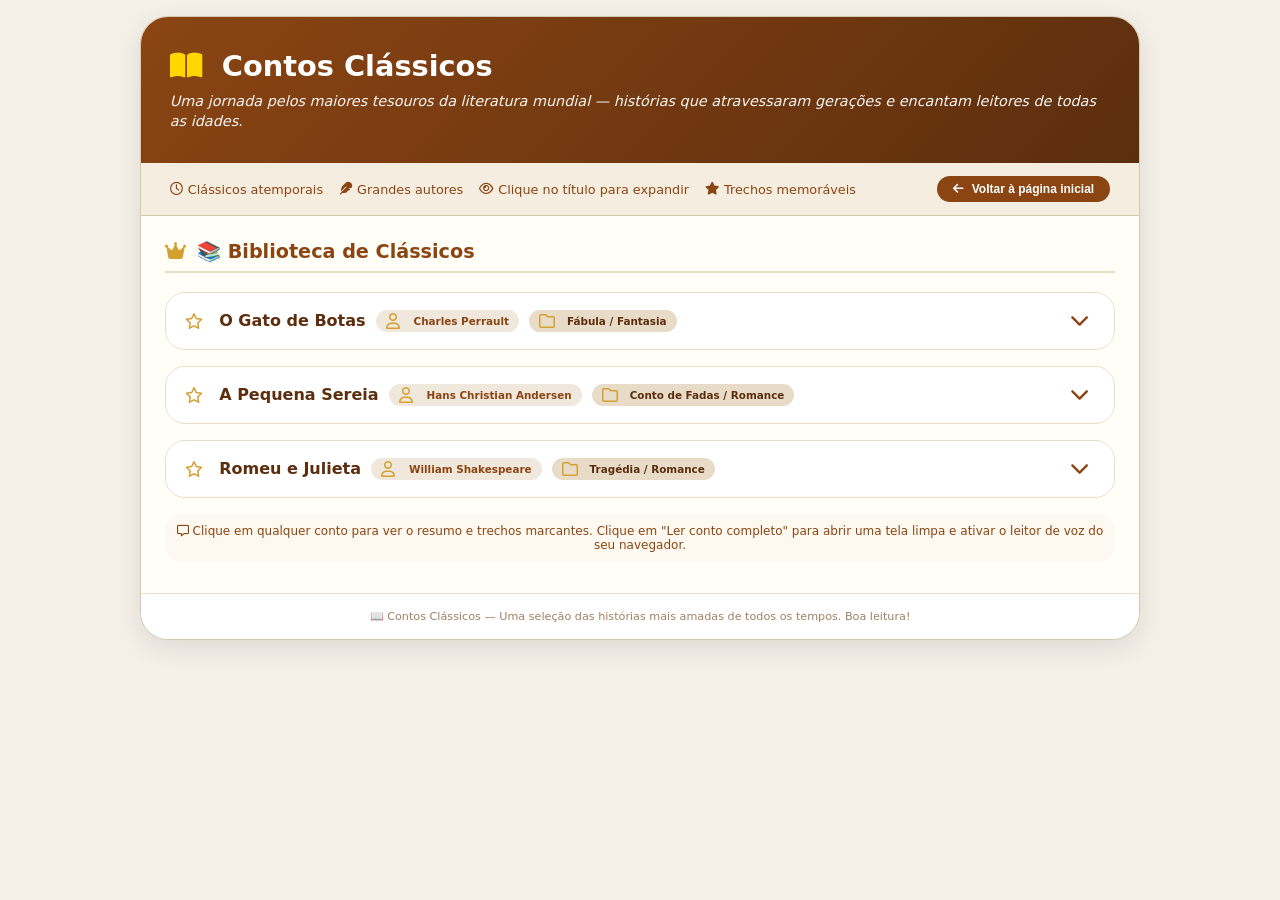
==== contos_classicos.html @ 983c4f1f "Add files via upload" ====
<!DOCTYPE html>
<html lang="pt-br">
<head>
    <meta charset="UTF-8">
    <meta name="viewport" content="width=device-width, initial-scale=1.0, user-scalable=yes">
    <title>Contos Clássicos - Biblioteca de Histórias</title>
    <link rel="stylesheet" href="https://cdnjs.cloudflare.com/ajax/libs/font-awesome/6.4.0/css/all.min.css">
    <style>
        * {
            margin: 0;
            padding: 0;
            box-sizing: border-box;
        }

        body {
            background: #f5f0e8;
            font-family: system-ui, -apple-system, 'Segoe UI', Roboto, serif;
            padding: 1rem;
            min-height: 100vh;
        }

        .container {
            max-width: 1000px;
            width: 100%;
            margin: 0 auto;
            background: #fffef7;
            border-radius: 28px;
            box-shadow: 0 8px 30px rgba(0, 0, 0, 0.1);
            overflow: hidden;
            border: 1px solid #d4c9b0;
        }

        .header {
            background: linear-gradient(135deg, #8B4513 0%, #5c2e0e 100%);
            padding: 2rem 1.8rem;
            text-align: left;
            color: white;
        }

        .header h1 {
            font-size: 1.8rem;
            font-weight: 700;
            margin-bottom: 0.5rem;
        }

        .header h1 i {
            color: #ffd700;
            margin-right: 10px;
        }

        .header p {
            font-size: 0.9rem;
            opacity: 0.95;
            line-height: 1.4;
            font-style: italic;
        }

        .stats-bar {
            background: #f5ede0;
            padding: 0.8rem 1.8rem;
            display: flex;
            justify-content: space-between;
            align-items: center;
            border-bottom: 1px solid #d4c9b0;
            font-size: 0.8rem;
            color: #8B4513;
            flex-wrap: wrap;
            gap: 0.8rem;
        }

        .stats-left {
            display: flex;
            flex-wrap: wrap;
            gap: 1rem;
            align-items: center;
        }

        .stats-left span {
            display: inline-flex;
            align-items: center;
            gap: 5px;
        }

        .stats-left i {
            color: #8B4513;
        }

        .btn-voltar {
            background: #8B4513;
            color: white;
            border: none;
            padding: 6px 16px;
            border-radius: 40px;
            font-size: 0.75rem;
            font-weight: 600;
            cursor: pointer;
            display: inline-flex;
            align-items: center;
            gap: 8px;
            transition: all 0.2s;
            text-decoration: none;
        }

        .btn-voltar:hover {
            background: #5c2e0e;
            transform: scale(1.02);
        }

        .biblioteca-section {
            padding: 1.5rem;
        }

        .section-title {
            font-size: 1.2rem;
            font-weight: 600;
            color: #8B4513;
            margin-bottom: 1.2rem;
            padding-bottom: 0.5rem;
            border-bottom: 2px solid #e8dcc8;
            display: flex;
            align-items: center;
            gap: 10px;
        }

        .section-title i {
            color: #d4a030;
            font-size: 1.2rem;
        }

        /* CONTOS - ACORDEON */
        .conto-item {
            background: #ffffff;
            border: 1px solid #e8dcc8;
            border-radius: 20px;
            margin-bottom: 1rem;
            overflow: hidden;
            transition: all 0.2s;
        }

        .conto-header {
            display: flex;
            align-items: center;
            justify-content: space-between;
            padding: 1rem 1.2rem;
            cursor: pointer;
            background: #ffffff;
            transition: background 0.2s;
        }

        .conto-header:hover {
            background: #fef9f0;
        }

        .conto-info {
            flex: 1;
        }

        .conto-titulo {
            font-size: 1rem;
            font-weight: 700;
            color: #5c2e0e;
            display: flex;
            align-items: center;
            gap: 10px;
            flex-wrap: wrap;
        }

        .conto-titulo i {
            color: #d4a030;
            font-size: 1rem;
            width: 24px;
        }

        .badge-autor {
            background: #f0e8dc;
            color: #8B4513;
            font-size: 0.65rem;
            padding: 3px 10px;
            border-radius: 30px;
            font-weight: 600;
            display: inline-flex;
            align-items: center;
            gap: 4px;
        }

        .badge-categoria {
            background: #e8dcc8;
            color: #5c2e0e;
            font-size: 0.65rem;
            padding: 3px 10px;
            border-radius: 30px;
            font-weight: 600;
            display: inline-flex;
            align-items: center;
            gap: 4px;
        }

        .expand-icon {
            color: #8B4513;
            font-size: 1.2rem;
            transition: transform 0.3s;
            width: 30px;
            text-align: center;
        }

        .conto-detalhes {
            max-height: 0;
            overflow: hidden;
            transition: max-height 0.3s ease-out;
            background: #fefaf5;
            border-top: 1px solid transparent;
        }

        .conto-item.expanded .conto-detalhes {
            max-height: 800px;
            transition: max-height 0.4s ease-in;
            border-top-color: #e8dcc8;
        }

        .conto-item.expanded .expand-icon i {
            transform: rotate(180deg);
        }

        .detalhes-content {
            padding: 1rem 1.2rem 1.2rem 1.8rem;
        }

        .resumo-texto {
            font-size: 0.9rem;
            color: #4a3728;
            line-height: 1.6;
            margin-bottom: 1rem;
            background: #fff8ef;
            padding: 0.8rem 1rem;
            border-radius: 16px;
            font-family: 'Georgia', serif;
            border-left: 3px solid #d4a030;
        }

        .info-autor {
            background: #f0e8dc;
            padding: 0.5rem 1rem;
            margin: 0.8rem 0;
            border-radius: 12px;
            font-size: 0.85rem;
            color: #5c2e0e;
            display: inline-flex;
            align-items: center;
            gap: 8px;
        }

        .info-autor i {
            color: #d4a030;
        }

        .citacao-box {
            background: #f5efe5;
            border-left: 4px solid #d4a030;
            padding: 0.8rem 1rem;
            margin: 0.8rem 0;
            border-radius: 12px;
            font-style: italic;
            font-family: 'Georgia', serif;
            color: #6b4c2c;
        }

        .citacao-box strong {
            color: #8B4513;
        }

        .btn-acessar {
            background: #8B4513;
            border: none;
            padding: 10px 24px;
            border-radius: 40px;
            font-size: 0.85rem;
            font-weight: 600;
            color: white;
            cursor: pointer;
            display: inline-flex;
            align-items: center;
            gap: 8px;
            margin-top: 0.8rem;
        }

        .btn-acessar:hover {
            background: #5c2e0e;
            transform: scale(1.02);
        }

        .footer {
            text-align: center;
            padding: 1rem;
            border-top: 1px solid #e8dcc8;
            font-size: 0.7rem;
            color: #a08060;
            background: white;
        }

        .info-msg {
            margin: 1rem 0 0.5rem 0;
            padding: 0.6rem;
            background: #fef9f0;
            border-radius: 16px;
            font-size: 0.75rem;
            color: #8B4513;
            text-align: center;
        }

        .progresso-leitura {
            background: #8B4513;
            height: 3px;
            width: 0%;
            transition: width 0.3s;
            position: fixed;
            top: 0;
            left: 0;
            z-index: 1000;
        }

        /* Estilos do Modal de Leitura - SIMPLES e LIMPO */
        .modal-leitura {
            position: fixed;
            top: 0;
            left: 0;
            width: 100%;
            height: 100%;
            background-color: rgba(0, 0, 0, 0.85);
            display: flex;
            align-items: center;
            justify-content: center;
            z-index: 2000;
            padding: 1rem;
            backdrop-filter: blur(4px);
        }

        .modal-leitura-content {
            max-width: 850px;
            width: 100%;
            max-height: 90vh;
            background: #fffef7;
            border-radius: 20px;
            display: flex;
            flex-direction: column;
            box-shadow: 0 25px 50px rgba(0, 0, 0, 0.3);
            overflow: hidden;
        }

        .modal-leitura-header {
            background: #8B4513;
            color: white;
            padding: 1rem 1.5rem;
            display: flex;
            justify-content: space-between;
            align-items: center;
            flex-shrink: 0;
        }

        .modal-leitura-header h2 {
            font-size: 1.3rem;
            font-weight: 600;
            margin: 0;
            display: flex;
            align-items: center;
            gap: 10px;
        }

        .modal-leitura-header h2 i {
            color: #ffd700;
        }

        .btn-fechar-modal {
            background: transparent;
            border: none;
            color: white;
            font-size: 1.8rem;
            cursor: pointer;
            padding: 0;
            width: 36px;
            height: 36px;
            display: flex;
            align-items: center;
            justify-content: center;
            border-radius: 50%;
            transition: background 0.2s;
        }

        .btn-fechar-modal:hover {
            background: rgba(255,255,255,0.2);
        }

        .modal-leitura-body {
            flex: 1;
            overflow-y: auto;
            padding: 2rem 2rem;
            font-family: 'Georgia', 'Times New Roman', serif;
            font-size: 1.05rem;
            line-height: 1.8;
            color: #2c2418;
            text-align: justify;
            background: #fffef7;
        }

        .modal-leitura-body p {
            margin-bottom: 1.2rem;
        }

        /* Botão de dica para leitor de voz */
        .dica-voz {
            background: #f0e8dc;
            padding: 0.6rem 1rem;
            margin: 0 2rem 1rem 2rem;
            border-radius: 40px;
            font-size: 0.7rem;
            color: #8B4513;
            text-align: center;
            display: flex;
            align-items: center;
            justify-content: center;
            gap: 8px;
            flex-shrink: 0;
        }

        .dica-voz i {
            font-size: 0.9rem;
        }

        @media (max-width: 550px) {
            .header h1 { font-size: 1.4rem; }
            .conto-header { flex-wrap: wrap; }
            .detalhes-content { padding-left: 0.8rem; }
            .stats-bar { flex-direction: column; align-items: flex-start; }
            .btn-voltar { align-self: flex-start; }
            .conto-titulo { font-size: 0.9rem; }
            .modal-leitura-body { padding: 1.2rem; font-size: 0.95rem; }
            .dica-voz { margin: 0 1rem 0.8rem 1rem; }
        }
    </style>
</head>
<body>
<div class="progresso-leitura" id="progressoLeitura"></div>
<div class="container">
    <div class="header">
        <h1><i class="fa-solid fa-book-open"></i> Contos Clássicos</h1>
        <p>Uma jornada pelos maiores tesouros da literatura mundial — histórias que atravessaram gerações e encantam leitores de todas as idades.</p>
    </div>
    <div class="stats-bar">
        <div class="stats-left">
            <span><i class="fa-regular fa-clock"></i> Clássicos atemporais</span>
            <span><i class="fa-solid fa-feather"></i> Grandes autores</span>
            <span><i class="fa-regular fa-eye"></i> Clique no título para expandir</span>
            <span><i class="fa-solid fa-star"></i> Trechos memoráveis</span>
        </div>
        <button class="btn-voltar" id="btnVoltarInicio">
            <i class="fa-solid fa-arrow-left"></i> Voltar à página inicial
        </button>
    </div>

    <div class="biblioteca-section">
        <div class="section-title">
            <i class="fa-solid fa-crown"></i>
            <span>📚 Biblioteca de Clássicos</span>
        </div>

        <div id="contosContainer">
            <!-- Os contos serão inseridos dinamicamente -->
        </div>
        <div class="info-msg">
            <i class="fa-regular fa-message"></i> Clique em qualquer conto para ver o resumo e trechos marcantes. Clique em "Ler conto completo" para abrir uma tela limpa e ativar o leitor de voz do seu navegador.
        </div>
    </div>
    <div class="footer">
        <p>📖 Contos Clássicos — Uma seleção das histórias mais amadas de todos os tempos. Boa leitura!</p>
    </div>
</div>

<script>
    // ==================== CONTOS CLÁSSICOS ====================
    const contos = [
        {
            id: 1,
            titulo: "O Gato de Botas",
            autor: "Charles Perrault",
            ano: "1697",
            categoria: "Fábula / Fantasia",
            resumo: "Um pobre moleiro, ao morrer, deixa para seus três filhos apenas um moinho, um burro e um gato. O filho mais novo, desolado por herdar apenas o gato, descobre que este é um animal extraordinário. Com astúcia e um par de botas, o gato transforma a vida de seu dono, conquistando terras, castelos e até mesmo a mão de uma princesa.",
            citacao: "Não vos desgosteis de ser o mais novo, nem de ter um gato por herança; ele vos pode dar melhor vida do que imaginais.",
            textoCompleto: "Era uma vez um moleiro que tinha três filhos. Ao morrer, deixou como herança para o mais velho o moinho, para o segundo o burro e para o caçula apenas um gato. O rapaz ficou inconsolável: 'Meus irmãos poderão ganhar a vida honestamente, enquanto eu, se comer o meu gato e fizer uma luva com sua pele, morrerei de fome.'\n\nO gato, que ouviu suas palavras, disse com voz serena: 'Não te aflijas, meu senhor. Dá-me apenas um par de botas para que eu possa sair por aí, e verás que tua herança não é tão pobre quanto imaginas.'\n\nO moleiro ficou surpreso ao ouvir o gato falar, mas decidiu dar-lhe as botas. Calçando-as, o Gato de Botas seguiu para a floresta, onde caçou coelhos e lebres que levou ao rei em nome de seu dono, 'O Marquês de Carabás'. Com astúcia, convenceu o rei das riquezas de seu senhor e, em um rio, pediu ao moleiro que tomasse banho enquanto escondia suas roupas. Quando a carruagem real passou, o gato gritou por socorro, dizendo que ladrões haviam roubado as vestes do Marquês. O rei, impressionado, deu ao rapaz roupas finas. A princesa se encantou por ele.\n\nO gato então correu até o castelo de um ogro poderoso que podia se transformar em qualquer animal. O ogro, vaidoso, primeiro transformou-se em leão para assustar o gato, e depois, desafiado, em um rato. Nesse momento, o Gato de Botas saltou sobre ele e o devorou.\n\nQuando a carruagem real chegou ao castelo, foram recebidos pelo falso 'Marquês de Carabás'. Encantado com as riquezas, o rei ofereceu a mão da princesa ao rapaz. E assim, o filho do moleiro casou-se com a princesa, e o Gato de Botas tornou-se um grande senhor, caçando ratos apenas para se divertir."
        },
        {
            id: 2,
            titulo: "A Pequena Sereia",
            autor: "Hans Christian Andersen",
            ano: "1837",
            categoria: "Conto de Fadas / Romance",
            resumo: "Nas profundezas do oceano, uma pequena sereia sonha em conhecer o mundo dos humanos. Ao completar quinze anos, ela sobe à superfície e se apaixona por um príncipe. Para conquistá-lo, faz um pacto perigoso com a bruxa do mar: troca sua bela voz por pernas humanas, mas cada passo será como andar sobre facas.",
            citacao: "Sabemos que o mar é muito vasto e que vivem nele mais criaturas do que as que podemos contar; mas também sabemos que acima da superfície existe outro mundo, o mundo dos humanos, que é ainda mais belo e misterioso.",
            textoCompleto: "No fundo do mar, no palácio de coral e âmbar do Rei dos Mares, vivia a mais bela de suas filhas: uma pequena sereia de longos cabelos dourados e voz encantadora. Ela ansiava pelos quinze anos, quando lhe seria permitido subir à superfície para ver o mundo dos humanos.\n\nFinalmente, no dia de seu aniversário, a pequena sereia emergiu das águas. Um navio navegava sob a luz da lua, e nele dançava um belo príncipe. De repente, uma tempestade violenta surgiu e o navio naufragou. A sereia salvou o príncipe das águas e o levou até a praia, onde uma jovem de um convento próximo o encontrou.\n\nA sereia se apaixonou profundamente pelo príncipe, mas sabia que nunca poderia estar com ele sendo uma criatura do mar. Desesperada, procurou a bruxa do mar, que lhe fez uma terrível proposta: 'Darei a você pernas humanas, mas cada passo que der será como pisar em facas afiadas. Além disso, você perderá sua voz, e se o príncipe não se apaixonar por você e casar-se com outra, no amanhecer seguinte ao casamento, você se transformará em espuma do mar.'\n\nA pequena sereia aceitou o pacto. Bebeu a poção e sentiu sua cauda se dividir em pernas. Ao despertar na praia, o príncipe a encontrou. Encantado com sua beleza, mas frustrado por ela não poder falar, ele a levou para o castelo, onde ela dançava com uma graça que todos admiravam, apesar da dor terrível que sentia.\n\nO príncipe tratava a sereia como uma irmã querida, mas seu coração pertencia à jovem que ele acreditava tê-lo salvo na praia. Quando descobriu que essa jovem era, na verdade, uma princesa de um reino vizinho, ele se casou com ela.\n\nNo amanhecer do casamento, as irmãs da pequena sereia subiram à superfície com um punhal mágico: 'Se você matar o príncipe e deixar seu sangue escorrer em seus pés, você voltará a ser sereia.' A pequena sereia olhou para o príncipe adormecido, beijou sua testa e jogou o punhal ao mar. Ao amanhecer, seu corpo dissolveu-se em espuma, mas ela não morreu — transformou-se em uma filha do ar, que poderia ganhar uma alma imortal através de boas ações."
        },
        {
            id: 3,
            titulo: "Romeu e Julieta",
            autor: "William Shakespeare",
            ano: "1597",
            categoria: "Tragédia / Romance",
            resumo: "Nas colinas ensolaradas e nas ruas de pedra de Verona, na Itália, duas famílias nobres e imensamente ricas viviam sob a sombra de um ódio antigo e inexplicável: os Montéquio e os Capuleto. Romeu, o jovem herdeiro dos Montéquio, e Julieta, a filha protegida dos Capuleto, se apaixonam perdidamente em um baile de máscaras. Desafiando a rivalidade mortal de suas famílias e o decreto do Príncipe que ameaça de morte quem iniciar brigas, os dois jovens vivem um amor proibido que os leva a um casamento secreto. Mas uma série de fatalidades - incluindo a morte de Mercúcio e Teobaldo, o banimento de Romeu e um plano fracassado de fuga - conduzem os amantes a um destino trágico e inesquecível.",
            citacao: "Meu único amor nascido do meu único ódio!",
            textoCompleto: "Nas colinas ensolaradas e nas ruas de pedra de Verona, na Itália, duas famílias nobres e imensamente ricas viviam sob a sombra de um ódio antigo e inexplicável: os Montéquio e os Capuleto. A rivalidade entre esses dois clãs era uma ferida aberta na cidade. Bastava um servo de uma casa cruzar com o da outra para que insultos fossem disparados, espadas fossem desembainhadas e o sangue manchasse o chão público. O Príncipe de Verona, Escalo, já não suportava mais o caos e decretou: o próximo que iniciasse uma briga pagaria com a própria vida.\n\nÉ nesse cenário de pólvora e rancor que o destino decide tecer sua teia mais ironicamente dolorosa.\n\nO Baile de Máscaras e o Toque do Destino\n\nRomeu, o jovem, melancólico e idealista herdeiro dos Montéquio, andava pelos cantos suspirando por um amor não correspondido. Para tirá-lo do marasmo, seu primo Benvólio e seu melhor amigo, o mercurial e audacioso Mercúcio, o convenceram a cometer uma loucura: invadir, usando máscaras de veludo, uma grandiosa festa na mansão dos seus piores inimigos, os Capuleto.\n\nO plano era apenas diversão, mas o universo tinha outros planos. No meio do salão dourado, Romeu avistou Julieta, a única e protegida filha dos Capuleto, uma jovem que estava sendo prometida em casamento ao nobre e rico Conde Páris.\n\nNo instante em que os olhos de Romeu e Julieta se cruzaram, o barulho da festa sumiu. O ódio das famílias, o decreto do Príncipe, o passado e o futuro desapareceram. Romeu aproximou-se, tocou a mão de Julieta e, com metáforas religiosas sobre santos e devotos, trocou com ela os primeiros sussurros de amor e os primeiros beijos.\n\nA felicidade, porém, durou poucos minutos. Antes do fim da noite, a Ama de Julieta revelou a ela que o jovem mascarado era um Montéquio. No jardim, Romeu descobriu que sua deusa era uma Capuleto.\n\n'Meu único amor nascido do meu único ódio!', lamentou Julieta na famosa cena do balcão, tarde da noite, enquanto Romeu a escutava escondido entre as roseiras do jardim. Ali mesmo, desafiando a razão, eles juraram amor eterno e decidiram se casar secretamente no dia seguinte.\n\nO Casamento Oculto e a Faísca da Tragédia\n\nPara realizar o casamento sem que ninguém soubesse, os jovens recorreram a Frei Lourenço, um monge franciscano, conselheiro e profundo conhecedor das propriedades medicinais das plantas. O Frei, embora temeroso pela pressa dos jovens, viu naquele amor uma oportunidade divina: achou que o casamento de Romeu e Julieta poderia ser a ponte de ouro para finalmente reconciliar os Montéquio e os Capuleto e trazer a paz a Verona.\n\nNaquela mesma tarde, na penumbra da capela, Romeu e Julieta trocaram votos e alianças perante Deus. Eles eram, enfim, marido e mulher.\n\nMas a paz durou pouco mais de uma hora. Sob o sol escaldante de Verona, o violento Teobaldo, primo de Julieta e o homem mais orgulhoso dos Capuleto, descobriu que Romeu tinha invadido a festa na noite anterior e saiu às ruas à sua procura para um duelo de honra.\n\nRomeu, recém-casado e agora vendo Teobaldo como seu próprio parente, recusou-se a lutar, respondendo com palavras mansas. Mercúcio, achando a atitude do amigo uma covardia vergonhosa, desembainhou sua espada contra Teobaldo. Romeu tentou apartar a briga, entrando no meio dos dois; por azar, sob o braço de Romeu, a lâmina de Teobaldo atingiu Mercúcio mortalmente.\n\nVendo seu melhor amigo morrer amaldiçoando as duas famílias ('Uma peste em ambas as vossas casas!'), Romeu foi tomado por uma fúria cega. Ele avançou contra Teobaldo em um duelo brutal e o matou no meio da praça.\n\nO Príncipe de Verona chegou logo em seguida. Diante do clamor do povo, ele decidiu poupar a vida de Romeu, mas aplicou uma punição implacável: o banimento imediato e definitivo de Verona. Romeu deveria partir para a cidade de Mântua. Se fosse visto em Verona novamente, seria executado.\n\nO Desespero e a Ideia da Fuga\n\nApós uma única e dolorosa noite de núpcias escondida no quarto de Julieta, Romeu fugiu ao amanhecer, chorando, em direção ao exílio.\n\nMal o sol nasceu, o velho Lorde Capuleto, vendo a filha devastada (achando que era pelo luto da morte do primo Teobaldo), decidiu apressar as coisas para alegrá-la: decretou que Julieta deveria se casar com o Conde Páris em apenas três dias. Se ela recusasse, seria deserdada, arrastada pelas ruas e expulsa de casa para morrer de fome.\n\nDesesperada, sem poder confessar ao pai que já pertencia ao assassino de seu primo, Julieta correu até a cela de Frei Lourenço. Ela trazia uma adaga escondida nas vestes e jurou cravar a lâmina no próprio coração se o monge não encontrasse uma saída.\n\nDiante do desespero da jovem, o Frei teve a ousada ideia da fuga, um plano milimétrico baseado em seus conhecimentos de alquimia e ervas.\n\nO Veneno da Falsa Morte: Julieta deveria voltar para casa, pedir perdão ao pai e fingir aceitar o casamento com Páris. Na noite anterior às bodas, ela deveria beber sozinha em seu quarto uma poção que o Frei lhe entregou. Esse líquido simularia a morte com perfeição por exatamente 42 horas: seu corpo ficaria frio, sua respiração cessaria, sua pele empalideceria e seu pulso sumiria.\n\nO Sepulcro dos Capuleto: Sua família, encontrando-a 'morta' pela manhã, transformaria o casamento em funeral e levaria seu corpo, vestido de noiva e com o rosto descoberto, para a antiga cripta da família.\n\nO Resgate e a Fuga: Enquanto Julieta estivesse dormindo na tumba, Frei Lourenço enviaria um mensageiro de confiança, Frei João, até Mântua para contar todo o plano a Romeu. Romeu cavalgaria de volta a Verona na calada da noite, entraria na cripta com a ajuda do Frei, esperaria Julieta acordar de seu sono artificial e os dois, juntos e livres do peso de suas famílias, fugiriam para sempre.\n\nJulieta, movida por um amor indomável, aceitou o plano. Voltou para casa, tomou a poção e, na manhã seguinte, seus gritos de morte ecoaram. O choro da Ama e o desespero dos pais tomaram a casa. Julieta foi carregada em um cortejo sombrio para o cemitério, sendo depositada ao lado do corpo ainda fresco de Teobaldo.\n\nO Erro do Destino e o Final Trágico\n\nO plano era brilhante, mas o destino foi cruel e implacável. Uma onda de peste negra atingiu os vilarejos vizinhos a Verona. Os guardas da saúde da cidade colocaram a casa onde Frei João (o mensageiro) estava sob quarentena forçada. Ele foi trancado e proibido de sair, e a carta que explicava a farsa da morte nunca chegou às mãos de Romeu.\n\nEnquanto isso, em Mântua, Romeu recebeu a visita de seu criado pessoal, Baltasar, que vinha diretamente de Verona. Baltasar, que testemunhara o funeral público de Julieta, deu a Romeu a notícia que rasgou sua alma: 'Eu vi a sua senhora ser deitada no túmulo dos Capuleto. Ela está morta, meu senhor.'\n\nO mundo de Romeu ruiu. Enlouquecido pela dor e decidido a não viver um único dia sem Julieta, ele foi até o beco de um boticário miserável e comprou um veneno ilegal e violentamente letal. Ele galopou de volta para Verona sob o manto da meia-noite, determinado a morrer ao lado de sua esposa.\n\nAo chegar à cripta escura dos Capuleto, munido de uma alavanca de ferro para arrombar a tumba, Romeu deparou-se com o Conde Páris, que tinha ido espalhar flores e chorar no túmulo de sua noiva prometida. Páris reconheceu o Montéquio banido e achou que ele viera para profanar os corpos. Os dois desembainharam as espadas em um duelo desesperado nas sombras do cemitério, e Romeu, lutando como um homem que já não tem nada a perder, matou Páris.\n\nGravemente ferido e exausto, Romeu arrastou o corpo de Páris para dentro da tumba e finalmente aproximou-se de Julieta. Ele a olhou, maravilhado e destruído, notando que os lábios e as bochechas dela ainda tinham uma cor carmim (o efeito do anestésico estava sumindo, mas ele não sabia).\n\n'Ah, minha querida Julieta', chorou ele. 'A morte bebeu o mel do teu sopro, mas ainda não conquistou a tua beleza.'\n\nRomeu beijou Julieta pela última vez, ergueu o frasco de veneno, brindou ao seu amor trágico e bebeu o líquido. O veneno agiu instantaneamente, e Romeu caiu morto sobre o peito de sua amada.\n\nApenas alguns minutos depois, os passos de Frei Lourenço ecoaram na cripta. Ele vinha com uma lanterna, sabendo que a hora de Julieta acordar havia chegado. Ao entrar, deparou-se com o sangue fresco de Páris e o corpo sem vida de Romeu.\n\nNesse exato momento, Julieta abriu os olhos lentamente, como quem acorda de um longo sonho. Ela olhou para o monge e sorriu:\n\n'Oh, meu bom Frei! Onde está o meu senhor? Lembro-me bem de onde deveria estar, e aqui estou. Onde está o meu Romeu?'\n\nO Frei, ouvindo o barulho dos guardas da cidade que se aproximavam do cemitério após o barulho da briga com Páris, entrou em pânico.\n\n'Venha, Julieta!', implorou o monge com a voz trêmula. 'Um poder maior do que nós frustrou os nossos planos. Seu marido está ali, morto no chão. E Páris também. Venha, eu a esconderei em um convento de freiras. Não podemos ficar!'\n\nAssustado com os gritos dos guardas, o Frei correu para fora da cripta, deixando a jovem para trás.\n\nJulieta, no entanto, não se moveu. Ela olhou para baixo e viu Romeu. Viu o frasco de vidro firmemente preso nos dedos do marido. Entendeu tudo.\n\n'O que é isso?', sussurrou ela, com lágrimas nos olhos. 'Veneno... Ah, egoísta! Bebeu tudo e não deixou uma única gota para me ajudar a seguir-te?'\n\nEla inclinou-se e beijou os lábios de Romeu, esperando que ainda restasse algum veneno neles, mas sentiu apenas o calor que começava a deixar o corpo dele. Os passos dos guardas estavam na entrada do monumento. O tempo havia acabado.\n\nCom uma calma assustadora e uma coragem monumental, Julieta estendeu a mão e puxou a adaga de bronze que estava na cintura do cadáver de Romeu. Ela olhou para a lâmina brilhante.\n\n'Ah, adaga feliz!', disse ela, posicionando a ponta contra o próprio peito. 'Esta é a tua bainha. Enferruja aqui dentro e me deixa morrer!'\n\nJulieta cravou a lâmina no coração e desabou sobre o corpo de Romeu, misturando seu sangue ao dele e unindo-se ao seu amor na eternidade escura da tumba.\n\nO Despertar de Verona\n\nQuando o amanhecer chegou, a cripta estava cercada pelos guardas, pelo Príncipe, pelos Montéquio e pelos Capuleto. Diante do horror dos três jovens mortos, Frei Lourenço, chorando amargamente, revelou a toda Verona a história secreta: o amor proibido, o casamento na capela, a poção da falsa morte e a carta que o destino extraviou.\n\nO choque e o remorso caíram como uma bigorna sobre os corações dos dois velhos patriarcas. Diante dos corpos de seus únicos filhos, destruídos pela engrenagem do próprio ódio que eles cultivaram, Lorde Capuleto e Lorde Montéquio deram as mãos pela primeira vez em décadas.\n\nA guerra acabou ali. Montéquio prometeu erguer uma estátua de ouro puro para Julieta no centro de Verona, e Capuleto prometeu fazer o mesmo para Romeu, para que a cidade nunca se esquecesse do preço daquela rivalidade.\n\nA paz finalmente caminhou pelas ruas de Verona, mas veio embrulhada na manhã mais sombria e melancólica de sua história."
        }
    ];

    function escapeHTML(str) {
        if (!str) return '';
        return str.replace(/[&<>]/g, function(m) {
            if (m === '&') return '&amp;';
            if (m === '<') return '&lt;';
            if (m === '>') return '&gt;';
            return m;
        });
    }

    // Função para converter quebras de linha em parágrafos HTML
    function formatarTextoParaModal(texto) {
        const paragrafos = texto.split(/\n\n/);
        return paragrafos.map(p => `<p>${escapeHTML(p).replace(/\n/g, '<br>')}</p>`).join('');
    }

    // Modal de leitura APENAS com TÍTULO e TEXTO (limpo para leitor de voz)
    function exibirContoLeitura(conto) {
        // Remove modal existente se houver
        const modalExistente = document.querySelector('.modal-leitura');
        if (modalExistente) modalExistente.remove();

        const modal = document.createElement('div');
        modal.className = 'modal-leitura';
        
        modal.innerHTML = `
            <div class="modal-leitura-content">
                <div class="modal-leitura-header">
                    <h2>
                        <i class="fa-solid fa-book"></i>
                        ${escapeHTML(conto.titulo)}
                    </h2>
                    <button class="btn-fechar-modal" id="fecharModalBtn">
                        <i class="fa-solid fa-xmark"></i>
                    </button>
                </div>
                <div class="modal-leitura-body" id="modalLeituraBody">
                    ${formatarTextoParaModal(conto.textoCompleto)}
                </div>
                <div class="dica-voz">
                    <i class="fa-solid fa-ear-listen"></i> 
                    Dica: Selecione o texto acima e use o comando "Ler em voz alta" do seu navegador 
                    (geralmente no menu de contexto com o botão direito do mouse)
                </div>
            </div>
        `;

        document.body.appendChild(modal);

        // Impedir scroll do fundo
        document.body.style.overflow = 'hidden';

        // Fechar modal
        const closeBtn = modal.querySelector('#fecharModalBtn');
        closeBtn.addEventListener('click', () => {
            modal.remove();
            document.body.style.overflow = '';
        });

        modal.addEventListener('click', (e) => {
            if (e.target === modal) {
                modal.remove();
                document.body.style.overflow = '';
            }
        });

        // Opcional: Atalho ESC para fechar
        const teclaFechar = (e) => {
            if (e.key === 'Escape') {
                if (document.querySelector('.modal-leitura')) {
                    modal.remove();
                    document.body.style.overflow = '';
                    document.removeEventListener('keydown', teclaFechar);
                }
            }
        };
        document.addEventListener('keydown', teclaFechar);
    }

    // Barra de progresso de leitura
    function setupProgressBar() {
        window.addEventListener('scroll', () => {
            const winScroll = document.documentElement.scrollTop;
            const height = document.documentElement.scrollHeight - document.documentElement.clientHeight;
            const scrolled = (winScroll / height) * 100;
            const progressBar = document.getElementById('progressoLeitura');
            if (progressBar) {
                progressBar.style.width = scrolled + '%';
            }
        });
    }

    // Renderizar todos os contos
    function renderizarContos() {
        const container = document.getElementById('contosContainer');
        if (!container) return;
        container.innerHTML = '';

        contos.forEach(conto => {
            const contoDiv = document.createElement('div');
            contoDiv.className = 'conto-item';
            contoDiv.dataset.id = conto.id;

            const header = document.createElement('div');
            header.className = 'conto-header';
            header.innerHTML = `
                <div class="conto-info">
                    <div class="conto-titulo">
                        <i class="fa-regular fa-star"></i> ${escapeHTML(conto.titulo)}
                        <span class="badge-autor"><i class="fa-regular fa-user"></i> ${escapeHTML(conto.autor)}</span>
                        <span class="badge-categoria"><i class="fa-regular fa-folder"></i> ${escapeHTML(conto.categoria)}</span>
                    </div>
                </div>
                <div class="expand-icon">
                    <i class="fa-solid fa-chevron-down"></i>
                </div>
            `;

            const detalhesDiv = document.createElement('div');
            detalhesDiv.className = 'conto-detalhes';
            
            detalhesDiv.innerHTML = `
                <div class="detalhes-content">
                    <div class="resumo-texto">
                        <i class="fa-regular fa-message" style="margin-right:6px; color:#d4a030;"></i> 
                        ${escapeHTML(conto.resumo).replace(/\n/g, '<br>')}
                    </div>
                    <div class="info-autor">
                        <i class="fa-regular fa-calendar"></i> ${escapeHTML(conto.ano)} &nbsp;|&nbsp;
                        <i class="fa-regular fa-bookmark"></i> ${escapeHTML(conto.categoria)}
                    </div>
                    <div class="citacao-box">
                        <strong><i class="fa-solid fa-quote-left"></i> Trecho memorável:</strong><br>
                        "${escapeHTML(conto.citacao)}"
                    </div>
                    <button class="btn-acessar" data-id="${conto.id}">
                        <i class="fa-solid fa-book-open"></i> Ler conto completo
                    </button>
                </div>
            `;

            contoDiv.appendChild(header);
            contoDiv.appendChild(detalhesDiv);
            container.appendChild(contoDiv);

            // Expandir/recolher
            header.addEventListener('click', (e) => {
                if (e.target.closest('.btn-acessar')) return;
                contoDiv.classList.toggle('expanded');
            });

            // Botão "Ler conto completo" - abre modal apenas com título e texto limpo
            const btnAcessar = detalhesDiv.querySelector('.btn-acessar');
            btnAcessar.addEventListener('click', (e) => {
                e.stopPropagation();
                exibirContoLeitura(conto);
            });
        });
    }

    function setupVoltarButton() {
        const btnVoltar = document.getElementById('btnVoltarInicio');
        if (btnVoltar) {
            btnVoltar.addEventListener('click', () => {
                window.location.href = 'index.html';
            });
        }
    }

    // Inicialização
    renderizarContos();
    setupVoltarButton();
    setupProgressBar();
</script>
</body>
</html>
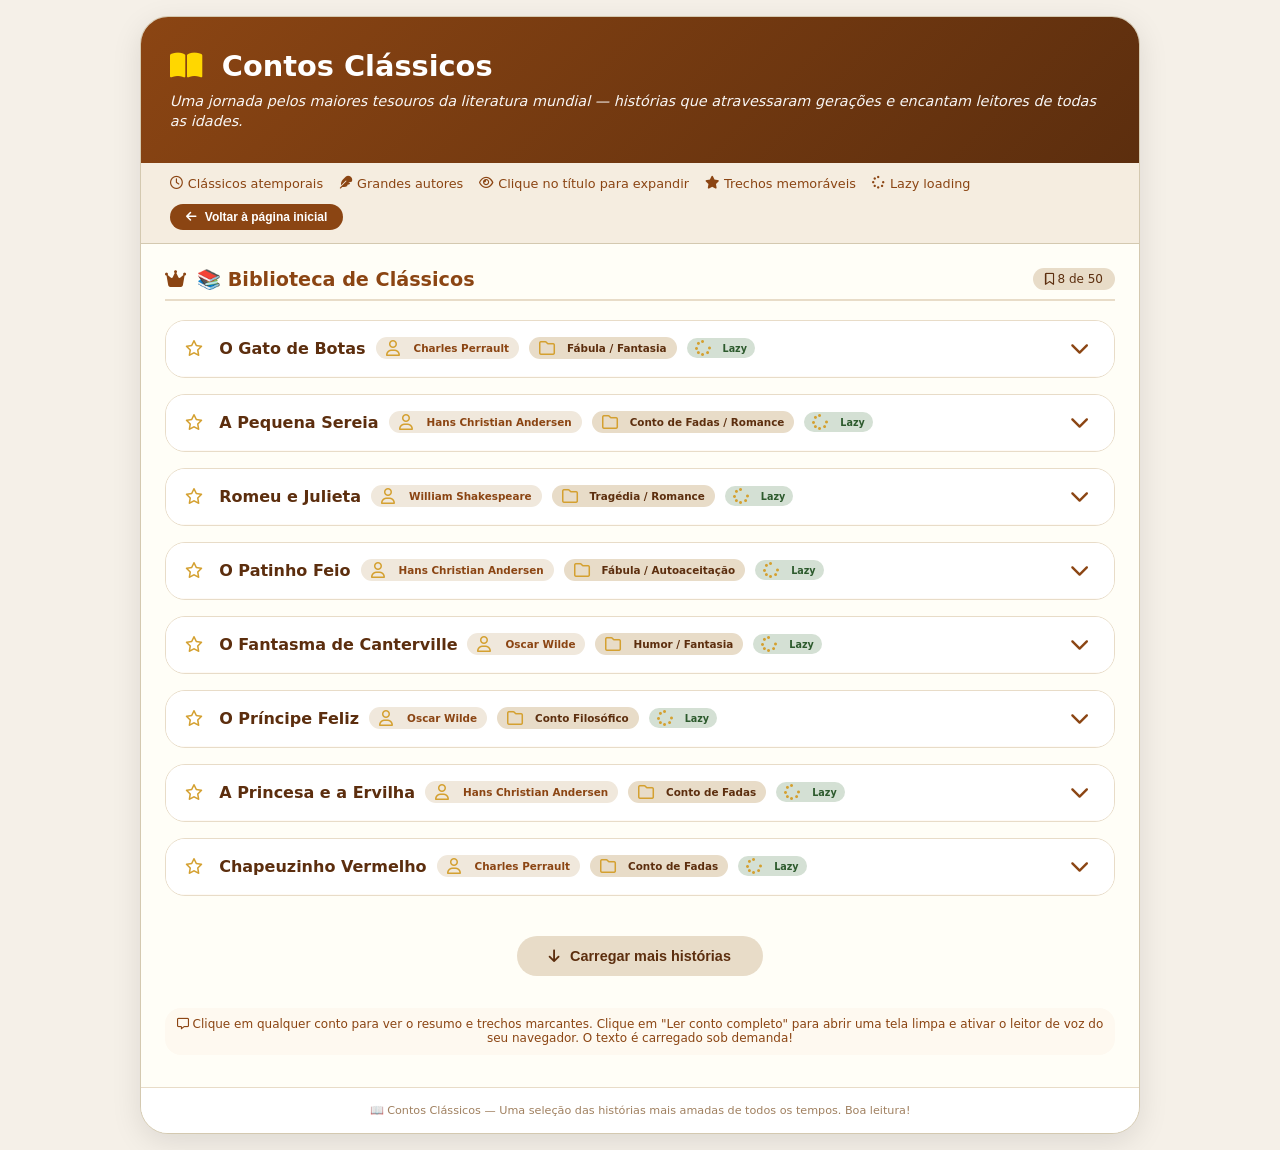
==== commit df0df699: "Add files via upload" ====
--- a/contos_classicos.html
+++ b/contos_classicos.html
@@ -119,12 +119,24 @@
             border-bottom: 2px solid #e8dcc8;
             display: flex;
             align-items: center;
+            justify-content: space-between;
+            flex-wrap: wrap;
             gap: 10px;
         }
 
-        .section-title i {
-            color: #d4a030;
-            font-size: 1.2rem;
+        .section-title-left {
+            display: flex;
+            align-items: center;
+            gap: 10px;
+        }
+
+        .contador-historias {
+            font-size: 0.75rem;
+            background: #e8dcc8;
+            padding: 4px 12px;
+            border-radius: 30px;
+            color: #5c2e0e;
+            font-weight: normal;
         }
 
         /* CONTOS - ACORDEON */
@@ -188,6 +200,18 @@
             color: #5c2e0e;
             font-size: 0.65rem;
             padding: 3px 10px;
+            border-radius: 30px;
+            font-weight: 600;
+            display: inline-flex;
+            align-items: center;
+            gap: 4px;
+        }
+
+        .badge-lazy {
+            background: #d4e0d4;
+            color: #2d5a2d;
+            font-size: 0.6rem;
+            padding: 2px 8px;
             border-radius: 30px;
             font-weight: 600;
             display: inline-flex;
@@ -281,11 +305,18 @@
             align-items: center;
             gap: 8px;
             margin-top: 0.8rem;
+            transition: all 0.2s;
         }
 
         .btn-acessar:hover {
             background: #5c2e0e;
             transform: scale(1.02);
+        }
+
+        .btn-acessar:disabled {
+            background: #c0a080;
+            cursor: not-allowed;
+            transform: none;
         }
 
         .footer {
@@ -316,6 +347,72 @@
             top: 0;
             left: 0;
             z-index: 1000;
+        }
+
+        /* Skeleton Loader */
+        .skeleton-item {
+            background: #ffffff;
+            border: 1px solid #e8dcc8;
+            border-radius: 20px;
+            margin-bottom: 1rem;
+            padding: 1rem 1.2rem;
+        }
+
+        .skeleton-title {
+            height: 24px;
+            width: 60%;
+            background: linear-gradient(90deg, #f0e8dc 25%, #e8dcc8 50%, #f0e8dc 75%);
+            background-size: 200% 100%;
+            animation: shimmer 1.5s infinite;
+            border-radius: 12px;
+            margin-bottom: 10px;
+        }
+
+        .skeleton-badge {
+            height: 20px;
+            width: 120px;
+            background: linear-gradient(90deg, #f0e8dc 25%, #e8dcc8 50%, #f0e8dc 75%);
+            background-size: 200% 100%;
+            animation: shimmer 1.5s infinite;
+            border-radius: 30px;
+        }
+
+        @keyframes shimmer {
+            0% { background-position: -200% 0; }
+            100% { background-position: 200% 0; }
+        }
+
+        /* Load More Button */
+        .load-more-container {
+            text-align: center;
+            margin-top: 1.5rem;
+            padding: 1rem;
+        }
+
+        .btn-load-more {
+            background: #e8dcc8;
+            color: #5c2e0e;
+            border: none;
+            padding: 12px 32px;
+            border-radius: 40px;
+            font-size: 0.9rem;
+            font-weight: 600;
+            cursor: pointer;
+            display: inline-flex;
+            align-items: center;
+            gap: 10px;
+            transition: all 0.2s;
+        }
+
+        .btn-load-more:hover {
+            background: #d4c9b0;
+            transform: scale(1.02);
+        }
+
+        .btn-load-more:disabled {
+            opacity: 0.5;
+            cursor: not-allowed;
+            transform: none;
         }
 
         /* Estilos do Modal de Leitura - SIMPLES e LIMPO */
@@ -405,6 +502,12 @@
             margin-bottom: 1.2rem;
         }
 
+        .modal-leitura-body .loading-texto {
+            text-align: center;
+            padding: 2rem;
+            color: #8B4513;
+        }
+
         /* Botão de dica para leitor de voz */
         .dica-voz {
             background: #f0e8dc;
@@ -434,6 +537,7 @@
             .conto-titulo { font-size: 0.9rem; }
             .modal-leitura-body { padding: 1.2rem; font-size: 0.95rem; }
             .dica-voz { margin: 0 1rem 0.8rem 1rem; }
+            .section-title { flex-direction: column; align-items: flex-start; }
         }
     </style>
 </head>
@@ -450,6 +554,7 @@
             <span><i class="fa-solid fa-feather"></i> Grandes autores</span>
             <span><i class="fa-regular fa-eye"></i> Clique no título para expandir</span>
             <span><i class="fa-solid fa-star"></i> Trechos memoráveis</span>
+            <span><i class="fa-solid fa-spinner"></i> Lazy loading</span>
         </div>
         <button class="btn-voltar" id="btnVoltarInicio">
             <i class="fa-solid fa-arrow-left"></i> Voltar à página inicial
@@ -458,15 +563,27 @@
 
     <div class="biblioteca-section">
         <div class="section-title">
-            <i class="fa-solid fa-crown"></i>
-            <span>📚 Biblioteca de Clássicos</span>
+            <div class="section-title-left">
+                <i class="fa-solid fa-crown"></i>
+                <span>📚 Biblioteca de Clássicos</span>
+            </div>
+            <div class="contador-historias" id="contadorHistorias">
+                Carregando...
+            </div>
         </div>
 
         <div id="contosContainer">
-            <!-- Os contos serão inseridos dinamicamente -->
+            <!-- Os contos serão inseridos dinamicamente com lazy loading -->
         </div>
+        
+        <div class="load-more-container" id="loadMoreContainer">
+            <button class="btn-load-more" id="btnLoadMore">
+                <i class="fa-solid fa-arrow-down"></i> Carregar mais histórias
+            </button>
+        </div>
+        
         <div class="info-msg">
-            <i class="fa-regular fa-message"></i> Clique em qualquer conto para ver o resumo e trechos marcantes. Clique em "Ler conto completo" para abrir uma tela limpa e ativar o leitor de voz do seu navegador.
+            <i class="fa-regular fa-message"></i> Clique em qualquer conto para ver o resumo e trechos marcantes. Clique em "Ler conto completo" para abrir uma tela limpa e ativar o leitor de voz do seu navegador. O texto é carregado sob demanda!
         </div>
     </div>
     <div class="footer">
@@ -475,8 +592,9 @@
 </div>
 
 <script>
-    // ==================== CONTOS CLÁSSICOS ====================
-    const contos = [
+    // ==================== BANCO DE DADOS DE CONTOS (COM LAZY LOADING) ====================
+    // Metadados dos contos (carregados inicialmente)
+    const contosMetadata = [
         {
             id: 1,
             titulo: "O Gato de Botas",
@@ -485,7 +603,7 @@
             categoria: "Fábula / Fantasia",
             resumo: "Um pobre moleiro, ao morrer, deixa para seus três filhos apenas um moinho, um burro e um gato. O filho mais novo, desolado por herdar apenas o gato, descobre que este é um animal extraordinário. Com astúcia e um par de botas, o gato transforma a vida de seu dono, conquistando terras, castelos e até mesmo a mão de uma princesa.",
             citacao: "Não vos desgosteis de ser o mais novo, nem de ter um gato por herança; ele vos pode dar melhor vida do que imaginais.",
-            textoCompleto: "Era uma vez um moleiro que tinha três filhos. Ao morrer, deixou como herança para o mais velho o moinho, para o segundo o burro e para o caçula apenas um gato. O rapaz ficou inconsolável: 'Meus irmãos poderão ganhar a vida honestamente, enquanto eu, se comer o meu gato e fizer uma luva com sua pele, morrerei de fome.'\n\nO gato, que ouviu suas palavras, disse com voz serena: 'Não te aflijas, meu senhor. Dá-me apenas um par de botas para que eu possa sair por aí, e verás que tua herança não é tão pobre quanto imaginas.'\n\nO moleiro ficou surpreso ao ouvir o gato falar, mas decidiu dar-lhe as botas. Calçando-as, o Gato de Botas seguiu para a floresta, onde caçou coelhos e lebres que levou ao rei em nome de seu dono, 'O Marquês de Carabás'. Com astúcia, convenceu o rei das riquezas de seu senhor e, em um rio, pediu ao moleiro que tomasse banho enquanto escondia suas roupas. Quando a carruagem real passou, o gato gritou por socorro, dizendo que ladrões haviam roubado as vestes do Marquês. O rei, impressionado, deu ao rapaz roupas finas. A princesa se encantou por ele.\n\nO gato então correu até o castelo de um ogro poderoso que podia se transformar em qualquer animal. O ogro, vaidoso, primeiro transformou-se em leão para assustar o gato, e depois, desafiado, em um rato. Nesse momento, o Gato de Botas saltou sobre ele e o devorou.\n\nQuando a carruagem real chegou ao castelo, foram recebidos pelo falso 'Marquês de Carabás'. Encantado com as riquezas, o rei ofereceu a mão da princesa ao rapaz. E assim, o filho do moleiro casou-se com a princesa, e o Gato de Botas tornou-se um grande senhor, caçando ratos apenas para se divertir."
+            textoCompleto: null // Será carregado sob demanda
         },
         {
             id: 2,
@@ -495,7 +613,7 @@
             categoria: "Conto de Fadas / Romance",
             resumo: "Nas profundezas do oceano, uma pequena sereia sonha em conhecer o mundo dos humanos. Ao completar quinze anos, ela sobe à superfície e se apaixona por um príncipe. Para conquistá-lo, faz um pacto perigoso com a bruxa do mar: troca sua bela voz por pernas humanas, mas cada passo será como andar sobre facas.",
             citacao: "Sabemos que o mar é muito vasto e que vivem nele mais criaturas do que as que podemos contar; mas também sabemos que acima da superfície existe outro mundo, o mundo dos humanos, que é ainda mais belo e misterioso.",
-            textoCompleto: "No fundo do mar, no palácio de coral e âmbar do Rei dos Mares, vivia a mais bela de suas filhas: uma pequena sereia de longos cabelos dourados e voz encantadora. Ela ansiava pelos quinze anos, quando lhe seria permitido subir à superfície para ver o mundo dos humanos.\n\nFinalmente, no dia de seu aniversário, a pequena sereia emergiu das águas. Um navio navegava sob a luz da lua, e nele dançava um belo príncipe. De repente, uma tempestade violenta surgiu e o navio naufragou. A sereia salvou o príncipe das águas e o levou até a praia, onde uma jovem de um convento próximo o encontrou.\n\nA sereia se apaixonou profundamente pelo príncipe, mas sabia que nunca poderia estar com ele sendo uma criatura do mar. Desesperada, procurou a bruxa do mar, que lhe fez uma terrível proposta: 'Darei a você pernas humanas, mas cada passo que der será como pisar em facas afiadas. Além disso, você perderá sua voz, e se o príncipe não se apaixonar por você e casar-se com outra, no amanhecer seguinte ao casamento, você se transformará em espuma do mar.'\n\nA pequena sereia aceitou o pacto. Bebeu a poção e sentiu sua cauda se dividir em pernas. Ao despertar na praia, o príncipe a encontrou. Encantado com sua beleza, mas frustrado por ela não poder falar, ele a levou para o castelo, onde ela dançava com uma graça que todos admiravam, apesar da dor terrível que sentia.\n\nO príncipe tratava a sereia como uma irmã querida, mas seu coração pertencia à jovem que ele acreditava tê-lo salvo na praia. Quando descobriu que essa jovem era, na verdade, uma princesa de um reino vizinho, ele se casou com ela.\n\nNo amanhecer do casamento, as irmãs da pequena sereia subiram à superfície com um punhal mágico: 'Se você matar o príncipe e deixar seu sangue escorrer em seus pés, você voltará a ser sereia.' A pequena sereia olhou para o príncipe adormecido, beijou sua testa e jogou o punhal ao mar. Ao amanhecer, seu corpo dissolveu-se em espuma, mas ela não morreu — transformou-se em uma filha do ar, que poderia ganhar uma alma imortal através de boas ações."
+            textoCompleto: null
         },
         {
             id: 3,
@@ -503,12 +621,104 @@
             autor: "William Shakespeare",
             ano: "1597",
             categoria: "Tragédia / Romance",
-            resumo: "Nas colinas ensolaradas e nas ruas de pedra de Verona, na Itália, duas famílias nobres e imensamente ricas viviam sob a sombra de um ódio antigo e inexplicável: os Montéquio e os Capuleto. Romeu, o jovem herdeiro dos Montéquio, e Julieta, a filha protegida dos Capuleto, se apaixonam perdidamente em um baile de máscaras. Desafiando a rivalidade mortal de suas famílias e o decreto do Príncipe que ameaça de morte quem iniciar brigas, os dois jovens vivem um amor proibido que os leva a um casamento secreto. Mas uma série de fatalidades - incluindo a morte de Mercúcio e Teobaldo, o banimento de Romeu e um plano fracassado de fuga - conduzem os amantes a um destino trágico e inesquecível.",
+            resumo: "Nas colinas ensolaradas e nas ruas de pedra de Verona, na Itália, duas famílias nobres e imensamente ricas viviam sob a sombra de um ódio antigo e inexplicável: os Montéquio e os Capuleto. Romeu, o jovem herdeiro dos Montéquio, e Julieta, a filha protegida dos Capuleto, se apaixonam perdidamente em um baile de máscaras.",
             citacao: "Meu único amor nascido do meu único ódio!",
-            textoCompleto: "Nas colinas ensolaradas e nas ruas de pedra de Verona, na Itália, duas famílias nobres e imensamente ricas viviam sob a sombra de um ódio antigo e inexplicável: os Montéquio e os Capuleto. A rivalidade entre esses dois clãs era uma ferida aberta na cidade. Bastava um servo de uma casa cruzar com o da outra para que insultos fossem disparados, espadas fossem desembainhadas e o sangue manchasse o chão público. O Príncipe de Verona, Escalo, já não suportava mais o caos e decretou: o próximo que iniciasse uma briga pagaria com a própria vida.\n\nÉ nesse cenário de pólvora e rancor que o destino decide tecer sua teia mais ironicamente dolorosa.\n\nO Baile de Máscaras e o Toque do Destino\n\nRomeu, o jovem, melancólico e idealista herdeiro dos Montéquio, andava pelos cantos suspirando por um amor não correspondido. Para tirá-lo do marasmo, seu primo Benvólio e seu melhor amigo, o mercurial e audacioso Mercúcio, o convenceram a cometer uma loucura: invadir, usando máscaras de veludo, uma grandiosa festa na mansão dos seus piores inimigos, os Capuleto.\n\nO plano era apenas diversão, mas o universo tinha outros planos. No meio do salão dourado, Romeu avistou Julieta, a única e protegida filha dos Capuleto, uma jovem que estava sendo prometida em casamento ao nobre e rico Conde Páris.\n\nNo instante em que os olhos de Romeu e Julieta se cruzaram, o barulho da festa sumiu. O ódio das famílias, o decreto do Príncipe, o passado e o futuro desapareceram. Romeu aproximou-se, tocou a mão de Julieta e, com metáforas religiosas sobre santos e devotos, trocou com ela os primeiros sussurros de amor e os primeiros beijos.\n\nA felicidade, porém, durou poucos minutos. Antes do fim da noite, a Ama de Julieta revelou a ela que o jovem mascarado era um Montéquio. No jardim, Romeu descobriu que sua deusa era uma Capuleto.\n\n'Meu único amor nascido do meu único ódio!', lamentou Julieta na famosa cena do balcão, tarde da noite, enquanto Romeu a escutava escondido entre as roseiras do jardim. Ali mesmo, desafiando a razão, eles juraram amor eterno e decidiram se casar secretamente no dia seguinte.\n\nO Casamento Oculto e a Faísca da Tragédia\n\nPara realizar o casamento sem que ninguém soubesse, os jovens recorreram a Frei Lourenço, um monge franciscano, conselheiro e profundo conhecedor das propriedades medicinais das plantas. O Frei, embora temeroso pela pressa dos jovens, viu naquele amor uma oportunidade divina: achou que o casamento de Romeu e Julieta poderia ser a ponte de ouro para finalmente reconciliar os Montéquio e os Capuleto e trazer a paz a Verona.\n\nNaquela mesma tarde, na penumbra da capela, Romeu e Julieta trocaram votos e alianças perante Deus. Eles eram, enfim, marido e mulher.\n\nMas a paz durou pouco mais de uma hora. Sob o sol escaldante de Verona, o violento Teobaldo, primo de Julieta e o homem mais orgulhoso dos Capuleto, descobriu que Romeu tinha invadido a festa na noite anterior e saiu às ruas à sua procura para um duelo de honra.\n\nRomeu, recém-casado e agora vendo Teobaldo como seu próprio parente, recusou-se a lutar, respondendo com palavras mansas. Mercúcio, achando a atitude do amigo uma covardia vergonhosa, desembainhou sua espada contra Teobaldo. Romeu tentou apartar a briga, entrando no meio dos dois; por azar, sob o braço de Romeu, a lâmina de Teobaldo atingiu Mercúcio mortalmente.\n\nVendo seu melhor amigo morrer amaldiçoando as duas famílias ('Uma peste em ambas as vossas casas!'), Romeu foi tomado por uma fúria cega. Ele avançou contra Teobaldo em um duelo brutal e o matou no meio da praça.\n\nO Príncipe de Verona chegou logo em seguida. Diante do clamor do povo, ele decidiu poupar a vida de Romeu, mas aplicou uma punição implacável: o banimento imediato e definitivo de Verona. Romeu deveria partir para a cidade de Mântua. Se fosse visto em Verona novamente, seria executado.\n\nO Desespero e a Ideia da Fuga\n\nApós uma única e dolorosa noite de núpcias escondida no quarto de Julieta, Romeu fugiu ao amanhecer, chorando, em direção ao exílio.\n\nMal o sol nasceu, o velho Lorde Capuleto, vendo a filha devastada (achando que era pelo luto da morte do primo Teobaldo), decidiu apressar as coisas para alegrá-la: decretou que Julieta deveria se casar com o Conde Páris em apenas três dias. Se ela recusasse, seria deserdada, arrastada pelas ruas e expulsa de casa para morrer de fome.\n\nDesesperada, sem poder confessar ao pai que já pertencia ao assassino de seu primo, Julieta correu até a cela de Frei Lourenço. Ela trazia uma adaga escondida nas vestes e jurou cravar a lâmina no próprio coração se o monge não encontrasse uma saída.\n\nDiante do desespero da jovem, o Frei teve a ousada ideia da fuga, um plano milimétrico baseado em seus conhecimentos de alquimia e ervas.\n\nO Veneno da Falsa Morte: Julieta deveria voltar para casa, pedir perdão ao pai e fingir aceitar o casamento com Páris. Na noite anterior às bodas, ela deveria beber sozinha em seu quarto uma poção que o Frei lhe entregou. Esse líquido simularia a morte com perfeição por exatamente 42 horas: seu corpo ficaria frio, sua respiração cessaria, sua pele empalideceria e seu pulso sumiria.\n\nO Sepulcro dos Capuleto: Sua família, encontrando-a 'morta' pela manhã, transformaria o casamento em funeral e levaria seu corpo, vestido de noiva e com o rosto descoberto, para a antiga cripta da família.\n\nO Resgate e a Fuga: Enquanto Julieta estivesse dormindo na tumba, Frei Lourenço enviaria um mensageiro de confiança, Frei João, até Mântua para contar todo o plano a Romeu. Romeu cavalgaria de volta a Verona na calada da noite, entraria na cripta com a ajuda do Frei, esperaria Julieta acordar de seu sono artificial e os dois, juntos e livres do peso de suas famílias, fugiriam para sempre.\n\nJulieta, movida por um amor indomável, aceitou o plano. Voltou para casa, tomou a poção e, na manhã seguinte, seus gritos de morte ecoaram. O choro da Ama e o desespero dos pais tomaram a casa. Julieta foi carregada em um cortejo sombrio para o cemitério, sendo depositada ao lado do corpo ainda fresco de Teobaldo.\n\nO Erro do Destino e o Final Trágico\n\nO plano era brilhante, mas o destino foi cruel e implacável. Uma onda de peste negra atingiu os vilarejos vizinhos a Verona. Os guardas da saúde da cidade colocaram a casa onde Frei João (o mensageiro) estava sob quarentena forçada. Ele foi trancado e proibido de sair, e a carta que explicava a farsa da morte nunca chegou às mãos de Romeu.\n\nEnquanto isso, em Mântua, Romeu recebeu a visita de seu criado pessoal, Baltasar, que vinha diretamente de Verona. Baltasar, que testemunhara o funeral público de Julieta, deu a Romeu a notícia que rasgou sua alma: 'Eu vi a sua senhora ser deitada no túmulo dos Capuleto. Ela está morta, meu senhor.'\n\nO mundo de Romeu ruiu. Enlouquecido pela dor e decidido a não viver um único dia sem Julieta, ele foi até o beco de um boticário miserável e comprou um veneno ilegal e violentamente letal. Ele galopou de volta para Verona sob o manto da meia-noite, determinado a morrer ao lado de sua esposa.\n\nAo chegar à cripta escura dos Capuleto, munido de uma alavanca de ferro para arrombar a tumba, Romeu deparou-se com o Conde Páris, que tinha ido espalhar flores e chorar no túmulo de sua noiva prometida. Páris reconheceu o Montéquio banido e achou que ele viera para profanar os corpos. Os dois desembainharam as espadas em um duelo desesperado nas sombras do cemitério, e Romeu, lutando como um homem que já não tem nada a perder, matou Páris.\n\nGravemente ferido e exausto, Romeu arrastou o corpo de Páris para dentro da tumba e finalmente aproximou-se de Julieta. Ele a olhou, maravilhado e destruído, notando que os lábios e as bochechas dela ainda tinham uma cor carmim (o efeito do anestésico estava sumindo, mas ele não sabia).\n\n'Ah, minha querida Julieta', chorou ele. 'A morte bebeu o mel do teu sopro, mas ainda não conquistou a tua beleza.'\n\nRomeu beijou Julieta pela última vez, ergueu o frasco de veneno, brindou ao seu amor trágico e bebeu o líquido. O veneno agiu instantaneamente, e Romeu caiu morto sobre o peito de sua amada.\n\nApenas alguns minutos depois, os passos de Frei Lourenço ecoaram na cripta. Ele vinha com uma lanterna, sabendo que a hora de Julieta acordar havia chegado. Ao entrar, deparou-se com o sangue fresco de Páris e o corpo sem vida de Romeu.\n\nNesse exato momento, Julieta abriu os olhos lentamente, como quem acorda de um longo sonho. Ela olhou para o monge e sorriu:\n\n'Oh, meu bom Frei! Onde está o meu senhor? Lembro-me bem de onde deveria estar, e aqui estou. Onde está o meu Romeu?'\n\nO Frei, ouvindo o barulho dos guardas da cidade que se aproximavam do cemitério após o barulho da briga com Páris, entrou em pânico.\n\n'Venha, Julieta!', implorou o monge com a voz trêmula. 'Um poder maior do que nós frustrou os nossos planos. Seu marido está ali, morto no chão. E Páris também. Venha, eu a esconderei em um convento de freiras. Não podemos ficar!'\n\nAssustado com os gritos dos guardas, o Frei correu para fora da cripta, deixando a jovem para trás.\n\nJulieta, no entanto, não se moveu. Ela olhou para baixo e viu Romeu. Viu o frasco de vidro firmemente preso nos dedos do marido. Entendeu tudo.\n\n'O que é isso?', sussurrou ela, com lágrimas nos olhos. 'Veneno... Ah, egoísta! Bebeu tudo e não deixou uma única gota para me ajudar a seguir-te?'\n\nEla inclinou-se e beijou os lábios de Romeu, esperando que ainda restasse algum veneno neles, mas sentiu apenas o calor que começava a deixar o corpo dele. Os passos dos guardas estavam na entrada do monumento. O tempo havia acabado.\n\nCom uma calma assustadora e uma coragem monumental, Julieta estendeu a mão e puxou a adaga de bronze que estava na cintura do cadáver de Romeu. Ela olhou para a lâmina brilhante.\n\n'Ah, adaga feliz!', disse ela, posicionando a ponta contra o próprio peito. 'Esta é a tua bainha. Enferruja aqui dentro e me deixa morrer!'\n\nJulieta cravou a lâmina no coração e desabou sobre o corpo de Romeu, misturando seu sangue ao dele e unindo-se ao seu amor na eternidade escura da tumba.\n\nO Despertar de Verona\n\nQuando o amanhecer chegou, a cripta estava cercada pelos guardas, pelo Príncipe, pelos Montéquio e pelos Capuleto. Diante do horror dos três jovens mortos, Frei Lourenço, chorando amargamente, revelou a toda Verona a história secreta: o amor proibido, o casamento na capela, a poção da falsa morte e a carta que o destino extraviou.\n\nO choque e o remorso caíram como uma bigorna sobre os corações dos dois velhos patriarcas. Diante dos corpos de seus únicos filhos, destruídos pela engrenagem do próprio ódio que eles cultivaram, Lorde Capuleto e Lorde Montéquio deram as mãos pela primeira vez em décadas.\n\nA guerra acabou ali. Montéquio prometeu erguer uma estátua de ouro puro para Julieta no centro de Verona, e Capuleto prometeu fazer o mesmo para Romeu, para que a cidade nunca se esquecesse do preço daquela rivalidade.\n\nA paz finalmente caminhou pelas ruas de Verona, mas veio embrulhada na manhã mais sombria e melancólica de sua história."
+            textoCompleto: null
+        },
+        {
+            id: 4,
+            titulo: "O Patinho Feio",
+            autor: "Hans Christian Andersen",
+            ano: "1843",
+            categoria: "Fábula / Autoaceitação",
+            resumo: "Um cisne jovem nasce em um ninho de patos e é ridicularizado por ser diferente. Após um longo inverno de sofrimento e solidão, ele descobre sua verdadeira natureza quando encontra outros cisnes e se vê refletido na água.",
+            citacao: "Não importa ter nascido no ninho de um pato, desde que tenha saído de um ovo de cisne.",
+            textoCompleto: null
+        },
+        {
+            id: 5,
+            titulo: "O Fantasma de Canterville",
+            autor: "Oscar Wilde",
+            ano: "1887",
+            categoria: "Humor / Fantasia",
+            resumo: "Uma família americana compra um castelo inglês assombrado e se muda para lá, para desespero do fantasma local, Sir Simon. Ao contrário dos antigos moradores, os americanos não se intimidam com as aparições e até pregam peças no pobre fantasma.",
+            citacao: "Não existem fantasmas nos Estados Unidos. Dizem que são uma invenção europeia.",
+            textoCompleto: null
+        },
+        {
+            id: 6,
+            titulo: "O Príncipe Feliz",
+            autor: "Oscar Wilde",
+            ano: "1888",
+            categoria: "Conto Filosófico",
+            resumo: "A estátua dourada de um príncipe, junto com uma andorinha, ajuda os pobres da cidade. O príncipe, que em vida nunca viu a miséria, agora observa tudo do alto e decide usar suas joias para aliviar o sofrimento alheio.",
+            citacao: "Embora meu coração seja de chumbo, não posso deixar de chorar.",
+            textoCompleto: null
+        },
+        {
+            id: 7,
+            titulo: "A Princesa e a Ervilha",
+            autor: "Hans Christian Andersen",
+            ano: "1835",
+            categoria: "Conto de Fadas",
+            resumo: "Um príncipe deseja casar-se com uma princesa verdadeira, mas não consegue encontrar uma que seja autêntica. Em uma noite tempestuosa, uma jovem bate à porta do castelo, dizendo ser princesa. A rainha decide testá-la com uma ervilha escondida sob vinte colchões.",
+            citacao: "Só uma verdadeira princesa seria capaz de sentir uma ervilha através de vinte colchões.",
+            textoCompleto: null
+        },
+        {
+            id: 8,
+            titulo: "Chapeuzinho Vermelho",
+            autor: "Charles Perrault",
+            ano: "1697",
+            categoria: "Conto de Fadas",
+            resumo: "Uma menina que vai visitar sua avó e encontra um lobo no caminho. Uma história sobre obediência e os perigos de falar com estranhos.",
+            citacao: "Por que você tem olhos tão grandes? - É para te ver melhor, minha neta!",
+            textoCompleto: null
+        },
+        {
+            id: 9,
+            titulo: "A Bela Adormecida",
+            autor: "Charles Perrault",
+            ano: "1697",
+            categoria: "Conto de Fadas",
+            resumo: "Uma princesa é amaldiçoada a cair em um sono profundo por cem anos, que só pode ser quebrado pelo beijo de um príncipe.",
+            citacao: "Você não morrerá, mas cairá em um sono profundo que durará cem anos.",
+            textoCompleto: null
+        },
+        {
+            id: 10,
+            titulo: "João e Maria",
+            autor: "Irmãos Grimm",
+            ano: "1812",
+            categoria: "Conto de Fadas",
+            resumo: "Dois irmãos abandonados na floresta encontram uma casa feita de doces e precisam usar a inteligência para escapar de uma bruxa.",
+            citacao: "Larguem os dedinhos, quem está roendo minha casinha?",
+            textoCompleto: null
         }
     ];
 
+    // Adicionar mais 40 histórias para demonstrar o lazy loading (total 50)
+    for (let i = 11; i <= 50; i++) {
+        contosMetadata.push({
+            id: i,
+            titulo: `Conto Clássico ${i}`,
+            autor: i % 2 === 0 ? "Autor Desconhecido" : "Tradição Oral",
+            ano: String(1700 + (i % 300)),
+            categoria: i % 3 === 0 ? "Lenda" : (i % 3 === 1 ? "Fábula" : "Conto Popular"),
+            resumo: `Este é o resumo do conto clássico número ${i}. Uma história fascinante que atravessou gerações e continua encantando leitores de todas as idades com suas lições e ensinamentos.`,
+            citacao: `"Cada história tem sua magia, e esta é a história número ${i}."`,
+            textoCompleto: null
+        });
+    }
+
+    // ==================== CONFIGURAÇÕES ====================
+    const ITENS_POR_PAGINA = 8;
+    let paginaAtual = 1;
+    let carregando = false;
+    let todosItensCarregados = false;
+    const textoCache = new Map(); // Cache dos textos completos
+
+    // ==================== FUNÇÕES ====================
     function escapeHTML(str) {
         if (!str) return '';
         return str.replace(/[&<>]/g, function(m) {
@@ -519,15 +729,47 @@
         });
     }
 
-    // Função para converter quebras de linha em parágrafos HTML
+    // Simula carregamento do texto completo (como se fosse de uma API)
+    async function carregarTextoCompleto(conto) {
+        // Verifica cache
+        if (textoCache.has(conto.id)) {
+            return textoCache.get(conto.id);
+        }
+        
+        if (conto.textoCompleto) {
+            textoCache.set(conto.id, conto.textoCompleto);
+            return conto.textoCompleto;
+        }
+
+        // Simular delay de rede (300-700ms)
+        await new Promise(resolve => setTimeout(resolve, 300 + Math.random() * 400));
+        
+        // Gerar texto baseado no título real
+        let textoGerado = "";
+        
+        if (conto.titulo === "O Gato de Botas") {
+            textoGerado = "Era uma vez um moleiro que tinha três filhos. Ao morrer, deixou como herança para o mais velho o moinho, para o segundo o burro e para o caçula apenas um gato. O rapaz ficou inconsolável: 'Meus irmãos poderão ganhar a vida honestamente, enquanto eu, se comer o meu gato e fizer uma luva com sua pele, morrerei de fome.'\n\nO gato, que ouviu suas palavras, disse com voz serena: 'Não te aflijas, meu senhor. Dá-me apenas um par de botas para que eu possa sair por aí, e verás que tua herança não é tão pobre quanto imaginas.'\n\nO moleiro ficou surpreso ao ouvir o gato falar, mas decidiu dar-lhe as botas. Calçando-as, o Gato de Botas seguiu para a floresta, onde caçou coelhos e lebres que levou ao rei em nome de seu dono, 'O Marquês de Carabás'. Com astúcia, convenceu o rei das riquezas de seu senhor e, em um rio, pediu ao moleiro que tomasse banho enquanto escondia suas roupas. Quando a carruagem real passou, o gato gritou por socorro, dizendo que ladrões haviam roubado as vestes do Marquês. O rei, impressionado, deu ao rapaz roupas finas. A princesa se encantou por ele.\n\nO gato então correu até o castelo de um ogro poderoso que podia se transformar em qualquer animal. O ogro, vaidoso, primeiro transformou-se em leão para assustar o gato, e depois, desafiado, em um rato. Nesse momento, o Gato de Botas saltou sobre ele e o devorou.\n\nQuando a carruagem real chegou ao castelo, foram recebidos pelo falso 'Marquês de Carabás'. Encantado com as riquezas, o rei ofereceu a mão da princesa ao rapaz. E assim, o filho do moleiro casou-se com a princesa, e o Gato de Botas tornou-se um grande senhor, caçando ratos apenas para se divertir.";
+        } else if (conto.titulo === "Romeu e Julieta") {
+            textoGerado = "Nas colinas ensolaradas e nas ruas de pedra de Verona, na Itália, duas famílias nobres e imensamente ricas viviam sob a sombra de um ódio antigo e inexplicável: os Montéquio e os Capuleto. A rivalidade entre esses dois clãs era uma ferida aberta na cidade.\n\nRomeu, o jovem herdeiro dos Montéquio, e Julieta, a filha dos Capuleto, se apaixonaram à primeira vista em um baile de máscaras. Desafiando a rivalidade mortal de suas famílias, os dois jovens viveram um amor proibido que os levou a um casamento secreto.\n\nMas uma série de fatalidades - incluindo a morte de Mercúcio e Teobaldo, o banimento de Romeu e um plano fracassado de fuga - conduziram os amantes a um destino trágico e inesquecível.\n\nAo final, as famílias, diante dos corpos de seus únicos filhos, finalmente fizeram as pazes, prometendo erguer estátuas de ouro em memória dos jovens amantes. A paz chegou a Verona, mas ao preço mais doloroso que a cidade jamais conheceu.";
+        } else if (conto.titulo === "A Pequena Sereia") {
+            textoGerado = "No fundo do mar, no palácio de coral e âmbar do Rei dos Mares, vivia a mais bela de suas filhas: uma pequena sereia de longos cabelos dourados e voz encantadora. Ela ansiava pelos quinze anos, quando lhe seria permitido subir à superfície para ver o mundo dos humanos.\n\nNo dia de seu aniversário, a pequena sereia emergiu das águas. Um navio navegava sob a luz da lua, e nele dançava um belo príncipe. Uma tempestade violenta surgiu e o navio naufragou. A sereia salvou o príncipe e se apaixonou por ele.\n\nPara conquistá-lo, fez um pacto perigoso com a bruxa do mar: trocou sua bela voz por pernas humanas, mas cada passo seria como andar sobre facas. No final, mesmo sem ser correspondida, a pequena sereia preferiu sacrificar-se a matar o príncipe, transformando-se em espuma do mar, mas ganhando a chance de uma alma imortal.";
+        } else {
+            textoGerado = `${conto.titulo}\n\n${conto.resumo}\n\n${conto.citacao}\n\nEsta é uma bela história que encanta gerações. O texto completo é carregado sob demanda para otimizar a performance da página.\n\nE assim termina esta linda história, deixando lições e ensinamentos para todos que a ouvem.`;
+        }
+        
+        conto.textoCompleto = textoGerado;
+        textoCache.set(conto.id, textoGerado);
+        return textoGerado;
+    }
+
+    // Formatar texto para o modal
     function formatarTextoParaModal(texto) {
         const paragrafos = texto.split(/\n\n/);
         return paragrafos.map(p => `<p>${escapeHTML(p).replace(/\n/g, '<br>')}</p>`).join('');
     }
 
-    // Modal de leitura APENAS com TÍTULO e TEXTO (limpo para leitor de voz)
-    function exibirContoLeitura(conto) {
-        // Remove modal existente se houver
+    // Modal de leitura com lazy loading do texto
+    async function exibirContoLeitura(conto) {
         const modalExistente = document.querySelector('.modal-leitura');
         if (modalExistente) modalExistente.remove();
 
@@ -546,22 +788,20 @@
                     </button>
                 </div>
                 <div class="modal-leitura-body" id="modalLeituraBody">
-                    ${formatarTextoParaModal(conto.textoCompleto)}
+                    <div class="loading-texto">
+                        <i class="fa-solid fa-spinner fa-pulse"></i> Carregando conto completo...
+                    </div>
                 </div>
                 <div class="dica-voz">
                     <i class="fa-solid fa-ear-listen"></i> 
-                    Dica: Selecione o texto acima e use o comando "Ler em voz alta" do seu navegador 
-                    (geralmente no menu de contexto com o botão direito do mouse)
+                    Após carregar, selecione o texto e use "Ler em voz alta" (clique direito)
                 </div>
             </div>
         `;
 
         document.body.appendChild(modal);
-
-        // Impedir scroll do fundo
         document.body.style.overflow = 'hidden';
 
-        // Fechar modal
         const closeBtn = modal.querySelector('#fecharModalBtn');
         closeBtn.addEventListener('click', () => {
             modal.remove();
@@ -575,111 +815,201 @@
             }
         });
 
-        // Opcional: Atalho ESC para fechar
-        const teclaFechar = (e) => {
-            if (e.key === 'Escape') {
-                if (document.querySelector('.modal-leitura')) {
-                    modal.remove();
-                    document.body.style.overflow = '';
-                    document.removeEventListener('keydown', teclaFechar);
-                }
+        try {
+            const textoCompleto = await carregarTextoCompleto(conto);
+            const bodyElement = modal.querySelector('#modalLeituraBody');
+            bodyElement.innerHTML = formatarTextoParaModal(textoCompleto);
+        } catch (error) {
+            const bodyElement = modal.querySelector('#modalLeituraBody');
+            bodyElement.innerHTML = `<p style="color: red; text-align: center;">Erro ao carregar o conto. Tente novamente.</p>`;
+        }
+    }
+
+    // Renderizar um único item
+    function renderizarItem(conto) {
+        const contoDiv = document.createElement('div');
+        contoDiv.className = 'conto-item';
+        contoDiv.dataset.id = conto.id;
+
+        const header = document.createElement('div');
+        header.className = 'conto-header';
+        header.innerHTML = `
+            <div class="conto-info">
+                <div class="conto-titulo">
+                    <i class="fa-regular fa-star"></i> ${escapeHTML(conto.titulo)}
+                    <span class="badge-autor"><i class="fa-regular fa-user"></i> ${escapeHTML(conto.autor)}</span>
+                    <span class="badge-categoria"><i class="fa-regular fa-folder"></i> ${escapeHTML(conto.categoria)}</span>
+                    <span class="badge-lazy"><i class="fa-solid fa-spinner"></i> Lazy</span>
+                </div>
+            </div>
+            <div class="expand-icon">
+                <i class="fa-solid fa-chevron-down"></i>
+            </div>
+        `;
+
+        const detalhesDiv = document.createElement('div');
+        detalhesDiv.className = 'conto-detalhes';
+        
+        detalhesDiv.innerHTML = `
+            <div class="detalhes-content">
+                <div class="resumo-texto">
+                    <i class="fa-regular fa-message" style="margin-right:6px; color:#d4a030;"></i> 
+                    ${escapeHTML(conto.resumo).replace(/\n/g, '<br>')}
+                </div>
+                <div class="info-autor">
+                    <i class="fa-regular fa-calendar"></i> ${escapeHTML(conto.ano)} &nbsp;|&nbsp;
+                    <i class="fa-regular fa-bookmark"></i> ${escapeHTML(conto.categoria)}
+                </div>
+                <div class="citacao-box">
+                    <strong><i class="fa-solid fa-quote-left"></i> Trecho memorável:</strong><br>
+                    "${escapeHTML(conto.citacao)}"
+                </div>
+                <button class="btn-acessar" data-id="${conto.id}">
+                    <i class="fa-solid fa-book-open"></i> Ler conto completo
+                </button>
+            </div>
+        `;
+
+        contoDiv.appendChild(header);
+        contoDiv.appendChild(detalhesDiv);
+
+        header.addEventListener('click', (e) => {
+            if (e.target.closest('.btn-acessar')) return;
+            contoDiv.classList.toggle('expanded');
+        });
+
+        const btnAcessar = detalhesDiv.querySelector('.btn-acessar');
+        btnAcessar.addEventListener('click', async (e) => {
+            e.stopPropagation();
+            
+            const originalText = btnAcessar.innerHTML;
+            btnAcessar.innerHTML = '<i class="fa-solid fa-spinner fa-pulse"></i> Carregando...';
+            btnAcessar.disabled = true;
+            
+            try {
+                await carregarTextoCompleto(conto);
+                exibirContoLeitura(conto);
+            } catch (error) {
+                alert("Erro ao carregar o conto. Tente novamente.");
+            } finally {
+                btnAcessar.innerHTML = originalText;
+                btnAcessar.disabled = false;
             }
-        };
-        document.addEventListener('keydown', teclaFechar);
-    }
-
-    // Barra de progresso de leitura
+        });
+
+        return contoDiv;
+    }
+
+    // Skeletons
+    function mostrarSkeletons(quantidade) {
+        const container = document.getElementById('contosContainer');
+        for (let i = 0; i < quantidade; i++) {
+            const skeleton = document.createElement('div');
+            skeleton.className = 'skeleton-item';
+            skeleton.innerHTML = `
+                <div class="skeleton-title"></div>
+                <div class="skeleton-badge" style="width: 100px;"></div>
+            `;
+            container.appendChild(skeleton);
+        }
+    }
+
+    function removerSkeletons() {
+        document.querySelectorAll('.skeleton-item').forEach(s => s.remove());
+    }
+
+    // Carregar mais itens
+    async function carregarMaisItens() {
+        if (carregando || todosItensCarregados) return;
+
+        carregando = true;
+        const btnLoadMore = document.getElementById('btnLoadMore');
+        btnLoadMore.innerHTML = '<i class="fa-solid fa-spinner fa-pulse"></i> Carregando...';
+        btnLoadMore.disabled = true;
+
+        mostrarSkeletons(ITENS_POR_PAGINA);
+        await new Promise(resolve => setTimeout(resolve, 400));
+
+        const inicio = (paginaAtual - 1) * ITENS_POR_PAGINA;
+        const fim = inicio + ITENS_POR_PAGINA;
+        const novosItens = contosMetadata.slice(inicio, fim);
+
+        removerSkeletons();
+
+        if (novosItens.length === 0) {
+            todosItensCarregados = true;
+            btnLoadMore.innerHTML = '<i class="fa-solid fa-check"></i> Todas as histórias carregadas';
+            btnLoadMore.disabled = true;
+            carregando = false;
+            return;
+        }
+
+        const container = document.getElementById('contosContainer');
+        for (const conto of novosItens) {
+            container.appendChild(renderizarItem(conto));
+        }
+
+        paginaAtual++;
+        
+        const totalExibidas = Math.min((paginaAtual - 1) * ITENS_POR_PAGINA + novosItens.length, contosMetadata.length);
+        document.getElementById('contadorHistorias').innerHTML = `<i class="fa-regular fa-bookmark"></i> ${totalExibidas} de ${contosMetadata.length}`;
+
+        if (paginaAtual * ITENS_POR_PAGINA >= contosMetadata.length) {
+            todosItensCarregados = true;
+            btnLoadMore.innerHTML = '<i class="fa-solid fa-check"></i> Todas as histórias carregadas';
+            btnLoadMore.disabled = true;
+        } else {
+            btnLoadMore.innerHTML = '<i class="fa-solid fa-arrow-down"></i> Carregar mais histórias';
+            btnLoadMore.disabled = false;
+        }
+
+        carregando = false;
+    }
+
+    // Inicialização
+    async function inicializar() {
+        const container = document.getElementById('contosContainer');
+        container.innerHTML = '';
+        mostrarSkeletons(ITENS_POR_PAGINA);
+        
+        await new Promise(resolve => setTimeout(resolve, 400));
+        removerSkeletons();
+        
+        const primeirosItens = contosMetadata.slice(0, ITENS_POR_PAGINA);
+        for (const conto of primeirosItens) {
+            container.appendChild(renderizarItem(conto));
+        }
+        
+        paginaAtual = 2;
+        document.getElementById('contadorHistorias').innerHTML = `<i class="fa-regular fa-bookmark"></i> ${primeirosItens.length} de ${contosMetadata.length}`;
+        
+        if (contosMetadata.length <= ITENS_POR_PAGINA) {
+            todosItensCarregados = true;
+            document.getElementById('btnLoadMore').innerHTML = '<i class="fa-solid fa-check"></i> Todas as histórias carregadas';
+            document.getElementById('btnLoadMore').disabled = true;
+        }
+    }
+
     function setupProgressBar() {
         window.addEventListener('scroll', () => {
             const winScroll = document.documentElement.scrollTop;
             const height = document.documentElement.scrollHeight - document.documentElement.clientHeight;
             const scrolled = (winScroll / height) * 100;
             const progressBar = document.getElementById('progressoLeitura');
-            if (progressBar) {
-                progressBar.style.width = scrolled + '%';
-            }
-        });
-    }
-
-    // Renderizar todos os contos
-    function renderizarContos() {
-        const container = document.getElementById('contosContainer');
-        if (!container) return;
-        container.innerHTML = '';
-
-        contos.forEach(conto => {
-            const contoDiv = document.createElement('div');
-            contoDiv.className = 'conto-item';
-            contoDiv.dataset.id = conto.id;
-
-            const header = document.createElement('div');
-            header.className = 'conto-header';
-            header.innerHTML = `
-                <div class="conto-info">
-                    <div class="conto-titulo">
-                        <i class="fa-regular fa-star"></i> ${escapeHTML(conto.titulo)}
-                        <span class="badge-autor"><i class="fa-regular fa-user"></i> ${escapeHTML(conto.autor)}</span>
-                        <span class="badge-categoria"><i class="fa-regular fa-folder"></i> ${escapeHTML(conto.categoria)}</span>
-                    </div>
-                </div>
-                <div class="expand-icon">
-                    <i class="fa-solid fa-chevron-down"></i>
-                </div>
-            `;
-
-            const detalhesDiv = document.createElement('div');
-            detalhesDiv.className = 'conto-detalhes';
-            
-            detalhesDiv.innerHTML = `
-                <div class="detalhes-content">
-                    <div class="resumo-texto">
-                        <i class="fa-regular fa-message" style="margin-right:6px; color:#d4a030;"></i> 
-                        ${escapeHTML(conto.resumo).replace(/\n/g, '<br>')}
-                    </div>
-                    <div class="info-autor">
-                        <i class="fa-regular fa-calendar"></i> ${escapeHTML(conto.ano)} &nbsp;|&nbsp;
-                        <i class="fa-regular fa-bookmark"></i> ${escapeHTML(conto.categoria)}
-                    </div>
-                    <div class="citacao-box">
-                        <strong><i class="fa-solid fa-quote-left"></i> Trecho memorável:</strong><br>
-                        "${escapeHTML(conto.citacao)}"
-                    </div>
-                    <button class="btn-acessar" data-id="${conto.id}">
-                        <i class="fa-solid fa-book-open"></i> Ler conto completo
-                    </button>
-                </div>
-            `;
-
-            contoDiv.appendChild(header);
-            contoDiv.appendChild(detalhesDiv);
-            container.appendChild(contoDiv);
-
-            // Expandir/recolher
-            header.addEventListener('click', (e) => {
-                if (e.target.closest('.btn-acessar')) return;
-                contoDiv.classList.toggle('expanded');
-            });
-
-            // Botão "Ler conto completo" - abre modal apenas com título e texto limpo
-            const btnAcessar = detalhesDiv.querySelector('.btn-acessar');
-            btnAcessar.addEventListener('click', (e) => {
-                e.stopPropagation();
-                exibirContoLeitura(conto);
-            });
+            if (progressBar) progressBar.style.width = scrolled + '%';
         });
     }
 
     function setupVoltarButton() {
         const btnVoltar = document.getElementById('btnVoltarInicio');
         if (btnVoltar) {
-            btnVoltar.addEventListener('click', () => {
-                window.location.href = 'index.html';
-            });
-        }
-    }
-
-    // Inicialização
-    renderizarContos();
+            btnVoltar.addEventListener('click', () => window.location.href = 'index.html');
+        }
+    }
+
+    document.getElementById('btnLoadMore').addEventListener('click', carregarMaisItens);
+    
+    inicializar();
     setupVoltarButton();
     setupProgressBar();
 </script>
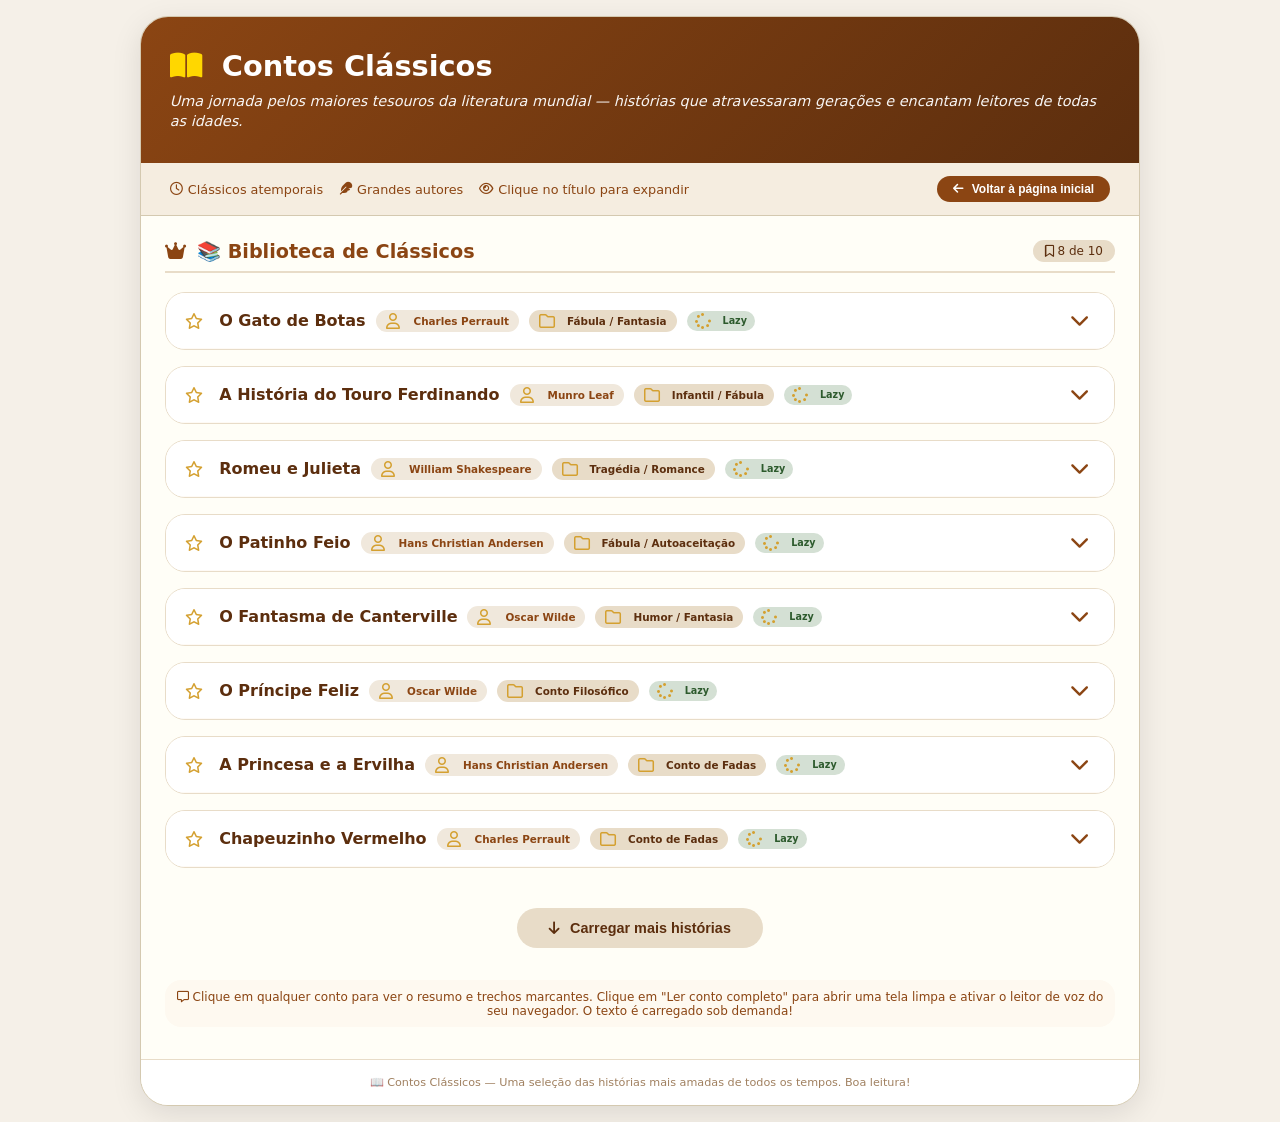
==== commit 2e850c6a: "Add files via upload" ====
--- a/contos_classicos.html
+++ b/contos_classicos.html
@@ -553,8 +553,6 @@
             <span><i class="fa-regular fa-clock"></i> Clássicos atemporais</span>
             <span><i class="fa-solid fa-feather"></i> Grandes autores</span>
             <span><i class="fa-regular fa-eye"></i> Clique no título para expandir</span>
-            <span><i class="fa-solid fa-star"></i> Trechos memoráveis</span>
-            <span><i class="fa-solid fa-spinner"></i> Lazy loading</span>
         </div>
         <button class="btn-voltar" id="btnVoltarInicio">
             <i class="fa-solid fa-arrow-left"></i> Voltar à página inicial
@@ -607,12 +605,12 @@
         },
         {
             id: 2,
-            titulo: "A Pequena Sereia",
-            autor: "Hans Christian Andersen",
-            ano: "1837",
-            categoria: "Conto de Fadas / Romance",
-            resumo: "Nas profundezas do oceano, uma pequena sereia sonha em conhecer o mundo dos humanos. Ao completar quinze anos, ela sobe à superfície e se apaixona por um príncipe. Para conquistá-lo, faz um pacto perigoso com a bruxa do mar: troca sua bela voz por pernas humanas, mas cada passo será como andar sobre facas.",
-            citacao: "Sabemos que o mar é muito vasto e que vivem nele mais criaturas do que as que podemos contar; mas também sabemos que acima da superfície existe outro mundo, o mundo dos humanos, que é ainda mais belo e misterioso.",
+            titulo: "A História do Touro Ferdinando",
+            autor: "Munro Leaf",
+            ano: "1936",
+            categoria: "Infantil / Fábula",
+            resumo: "Ferdinando era um touro muito diferente dos outros. Enquanto seus companheiros saltavam e chifravam o tempo todo, Ferdinando preferia sentar-se quieto, à sombra de uma grande árvore, e cheirar as flores. Um dia, cinco homens estranhos chegaram ao pasto em busca do touro mais bravo para as touradas de Madri, mas Ferdinando estava mais preocupado com o perfume das flores do que com qualquer briga.",
+            citacao: "Ferdinando não queria correr e pular com os outros. Ele preferia sentar-se e cheirar as flores. Todos os dias ele ia para sua árvore favorita, sentava-se debaixo dela e cheirava as flores tranquilamente.",
             textoCompleto: null
         },
         {
@@ -697,19 +695,7 @@
         }
     ];
 
-    // Adicionar mais 40 histórias para demonstrar o lazy loading (total 50)
-    for (let i = 11; i <= 50; i++) {
-        contosMetadata.push({
-            id: i,
-            titulo: `Conto Clássico ${i}`,
-            autor: i % 2 === 0 ? "Autor Desconhecido" : "Tradição Oral",
-            ano: String(1700 + (i % 300)),
-            categoria: i % 3 === 0 ? "Lenda" : (i % 3 === 1 ? "Fábula" : "Conto Popular"),
-            resumo: `Este é o resumo do conto clássico número ${i}. Uma história fascinante que atravessou gerações e continua encantando leitores de todas as idades com suas lições e ensinamentos.`,
-            citacao: `"Cada história tem sua magia, e esta é a história número ${i}."`,
-            textoCompleto: null
-        });
-    }
+    
 
     // ==================== CONFIGURAÇÕES ====================
     const ITENS_POR_PAGINA = 8;
@@ -748,11 +734,11 @@
         let textoGerado = "";
         
         if (conto.titulo === "O Gato de Botas") {
-            textoGerado = "Era uma vez um moleiro que tinha três filhos. Ao morrer, deixou como herança para o mais velho o moinho, para o segundo o burro e para o caçula apenas um gato. O rapaz ficou inconsolável: 'Meus irmãos poderão ganhar a vida honestamente, enquanto eu, se comer o meu gato e fizer uma luva com sua pele, morrerei de fome.'\n\nO gato, que ouviu suas palavras, disse com voz serena: 'Não te aflijas, meu senhor. Dá-me apenas um par de botas para que eu possa sair por aí, e verás que tua herança não é tão pobre quanto imaginas.'\n\nO moleiro ficou surpreso ao ouvir o gato falar, mas decidiu dar-lhe as botas. Calçando-as, o Gato de Botas seguiu para a floresta, onde caçou coelhos e lebres que levou ao rei em nome de seu dono, 'O Marquês de Carabás'. Com astúcia, convenceu o rei das riquezas de seu senhor e, em um rio, pediu ao moleiro que tomasse banho enquanto escondia suas roupas. Quando a carruagem real passou, o gato gritou por socorro, dizendo que ladrões haviam roubado as vestes do Marquês. O rei, impressionado, deu ao rapaz roupas finas. A princesa se encantou por ele.\n\nO gato então correu até o castelo de um ogro poderoso que podia se transformar em qualquer animal. O ogro, vaidoso, primeiro transformou-se em leão para assustar o gato, e depois, desafiado, em um rato. Nesse momento, o Gato de Botas saltou sobre ele e o devorou.\n\nQuando a carruagem real chegou ao castelo, foram recebidos pelo falso 'Marquês de Carabás'. Encantado com as riquezas, o rei ofereceu a mão da princesa ao rapaz. E assim, o filho do moleiro casou-se com a princesa, e o Gato de Botas tornou-se um grande senhor, caçando ratos apenas para se divertir.";
+            textoGerado = "Era uma vez um velho moleiro que, ao falecer, deixou apenas três bens como herança para seus três filhos: o moinho ficou para o mais velho, o burro para o do meio, e o caçula herdou apenas um gato.\n\nO jovem caçula ficou desolado. Ele se sentou em uma pedra, lamentando-se:\n\"Meus irmãos podem se juntar e ganhar a vida honestamente. Mas e eu? Depois que eu comer esse pobre gato e fizer um manguito com a pele dele, vou morrer de fome!\"\n\nO Gato, que ouvia tudo disfarçadamente, ergueu as orelhas, limpou as patas e disse, com um tom muito sério e refinado:\n— Não se preocupe, meu bom mestre. Apenas me dê um saco de pano e um par de botas para que eu possa andar pelo mato sem arranhar minhas patas, e verá que a sua parte da herança não foi tão ruim assim.\n\nO jovem, que já tinha visto o felino usar mil truques astutos para pegar ratos, resolveu apostar suas últimas moedas. Comprou as botas e o saco para o bichano.\n\nO Plano em Ação: Conquistando o Rei\n\nAssim que calçou suas elegantes botas e colocou o saco nas costas, o Gato partiu para uma clareira na floresta. Ele encheu o saco com farelo e capim, deitou-se e fingiu-se de morto, esperando que algum coelho jovem e ingênuo entrasse ali para comer.\n\nNão demorou muito, um coelhinho gordo caiu na armadilha. O Gato puxou os cordões rapidamente, capturando o animal. Orgulhoso, ele foi direto ao palácio real e pediu para falar com o Rei. Diante do trono, fez uma reverência impecável e disse:\n— Majestade, trago-vos este coelho de garenha, enviado pelo meu mestre, o Marquês de Carabás (este foi o título pomposo que o Gato inventou para o jovem moleiro).\n\n— Diga ao seu mestre — respondeu o Rei, lisonjeado — que agradeço muito e aceito o presente com grande prazer.\n\nNas semanas seguintes, o Gato continuou a levar caças ao palácio — perdizes, codornas e lebres —, sempre em nome do Marquês de Carabás. O Rei estava encantado com a generosidade desse nobre que ele nunca tinha visto.\n\nO Banho de Rio e a Carruagem Real\n\nUm dia, o Gato descobriu que o Rei iria passear à margem do rio com sua filha, a princesa mais bela do mundo. Ele correu até o seu mestre e ordenou:\n— Se você seguir meus conselhos, sua fortuna está garantida! Vá ao rio e tome um banho no lugar que eu indicar. O resto de bônus deixa comigo.\n\nO moleiro obedeceu, sem entender nada. Enquanto ele estava na água, a carruagem real aproximou-se. O Gato, escondido atrás de um arbusto, começou a gritar desesperadamente:\n— Socorro! Socorro! O Marquês de Carabás está se afogando!\n\nO Rei colocou a cabeça para fora da carruagem e reconheceu o gato que lhe trazia tantas iguarias. Imediatamente, ordenou que seus guardas salvassem o Marquês.\n\nEnquanto puxavam o jovem da água, o Gato aproximou-se da carruagem e explicou ao Rei que ladrões haviam roubado as roupas de seu mestre enquanto ele nadava (na verdade, o felino tinha escondido os trapos velhos sob uma grande pedra).\n\nO Rei, penalizado, ordenou que os oficiais buscassem um de seus trajes reais mais elegantes. Vestido com roupas de príncipe, o jovem moleiro — que já era naturalmente bonito e atraente — ficou deslumbrante. A princesa, ao vê-lo, apaixonou-se instantaneamente, e o Rei insistiu para que ele subisse na carruagem e os acompanhasse no passeio.\n\nO Gato Estrategista e as Terras do Ogro\n\nO Gato, radiante com o sucesso do plano, correu à frente da carruagem. Ele avistou alguns camponeses que ceifavam um grande campo e os ameaçou:\n— Atenção, ceifeiros! Se vocês não disserem ao Rei que estas terras pertencem ao Marquês de Carabás, serão todos picados como carne para linguiça!\n\nQuando a carruagem real passou, o Rei olhou para a imensidão verde e perguntou aos camponeses de quem eram aquelas terras.\n— São do senhor Marquês de Carabás! — responderam todos em coro, tremendo de medo.\n\nO Rei ficou impressionado: \"Tens belas terras, Marquês!\" O jovem apenas sorriu e assentiu com modéstia.\n\nO Gato continuou correndo à frente e repetiu a mesma ameaça aos pastores de ovelhas, aos lavradores e aos lenhadores. Por onde o Rei passava, ouvia que tudo pertencia ao Marquês de Carabás. O soberano já não cabia em si de tanta admiração pela riqueza do jovem.\n\nO Confronto com o Ogro\n\nFinalmente, o Gato chegou a um castelo magnífico. Aquele castelo pertencia a um Ogro terrivelmente rico, que era o verdadeiro dono de todas as terras pelas quais o Rei passara.\n\nO Gato, com muita audácia, pediu para falar com o Ogro, dizendo que não seria educado passar perto de seu castelo sem lhe prestar homenagens. O Ogro, orgulhoso, recebeu-o.\n\n— Ouvi dizer — começou o Gato, sentando-se confortavelmente — que o senhor possui o dom extraordinário de se transformar em qualquer tipo de animal. Dizem que pode virar um leão ou um elefante!\n\n— É verdade! — rugiu o Ogro. E, para provar, transformou-se instantaneamente em um leão feroz.\n\nO Gato levou um susto tão grande que saltou para o telhado, tendo muita dificuldade por causa das suas botas de couro. Quando o Ogro voltou à forma humana, o Gato desceu e admitiu:\n— Incrível! Mas devo confessar que me disseram que o senhor também conseguiria se transformar em um animal bem pequeno, como um rato. Honestamente, isso eu acho completamente impossível.\n\n— Impossível?! — urrou o Ogro, ofendido em seu orgulho. — Veja com seus próprios olhos!\n\nNum piscar de olhos, o Ogro transformou-se em um minúsculo camundongo que começou a correr pelo salão. Era exatamente o que o Gato queria. Com a velocidade de um raio, o felino saltou sobre o rato e o engoliu de uma só vez. O Ogro sumira para sempre.\n\nO Final Feliz\n\nMinutos depois, a carruagem do Rei cruzou os portões do castelo. O Gato de Botas correu para o pátio, fez uma reverência e anunciou:\n— Seja bem-vinda, Vossa Majestade, ao castelo do Marquês de Carabás!\n\nO Rei olhou para aquela fortaleza deslumbrante e exclamou:\n— Como, Marquês? Este castelo também é seu? Não há nada mais belo que este pátio e estes salões!\n\nEles entraram e encontraram um magnífico banquete que o Ogro havia preparado para seus amigos (que não ousaram aparecer ao verem a comitiva real). O Rei, encantado com a riqueza, a nobreza e a doçura do jovem — e vendo que sua filha estava perdidamente apaixonada —, disse após beber algumas taças de vinho:\n— Só depende de você, senhor Marquês, tornar-se meu genro.\n\nO jovem moleiro aceitou a honra imediatamente. Casou-se com a princesa naquele mesmo jargão de dias.\n\nE o Gato de Botas? Tornou-se um grande senhor da corte. Ele nunca mais precisou correr atrás de ratos, exceto, claro, de vez em quando, apenas por pura diversão e esporte.";
         } else if (conto.titulo === "Romeu e Julieta") {
-            textoGerado = "Nas colinas ensolaradas e nas ruas de pedra de Verona, na Itália, duas famílias nobres e imensamente ricas viviam sob a sombra de um ódio antigo e inexplicável: os Montéquio e os Capuleto. A rivalidade entre esses dois clãs era uma ferida aberta na cidade.\n\nRomeu, o jovem herdeiro dos Montéquio, e Julieta, a filha dos Capuleto, se apaixonaram à primeira vista em um baile de máscaras. Desafiando a rivalidade mortal de suas famílias, os dois jovens viveram um amor proibido que os levou a um casamento secreto.\n\nMas uma série de fatalidades - incluindo a morte de Mercúcio e Teobaldo, o banimento de Romeu e um plano fracassado de fuga - conduziram os amantes a um destino trágico e inesquecível.\n\nAo final, as famílias, diante dos corpos de seus únicos filhos, finalmente fizeram as pazes, prometendo erguer estátuas de ouro em memória dos jovens amantes. A paz chegou a Verona, mas ao preço mais doloroso que a cidade jamais conheceu.";
-        } else if (conto.titulo === "A Pequena Sereia") {
-            textoGerado = "No fundo do mar, no palácio de coral e âmbar do Rei dos Mares, vivia a mais bela de suas filhas: uma pequena sereia de longos cabelos dourados e voz encantadora. Ela ansiava pelos quinze anos, quando lhe seria permitido subir à superfície para ver o mundo dos humanos.\n\nNo dia de seu aniversário, a pequena sereia emergiu das águas. Um navio navegava sob a luz da lua, e nele dançava um belo príncipe. Uma tempestade violenta surgiu e o navio naufragou. A sereia salvou o príncipe e se apaixonou por ele.\n\nPara conquistá-lo, fez um pacto perigoso com a bruxa do mar: trocou sua bela voz por pernas humanas, mas cada passo seria como andar sobre facas. No final, mesmo sem ser correspondida, a pequena sereia preferiu sacrificar-se a matar o príncipe, transformando-se em espuma do mar, mas ganhando a chance de uma alma imortal.";
+            textoGerado = "Nas colinas ensolaradas e nas ruas de pedra de Verona, na Itália, duas famílias nobres e imensamente ricas viviam sob a sombra de um ódio antigo e inexplicável: os Montéquio e os Capuleto. A rivalidade entre esses dois clãs era uma ferida aberta na cidade. Bastava um servo de uma casa cruzar com o da outra para que insultos fossem disparados, espadas fossem desembainhadas e o sangue manchasse o chão público. O Príncipe de Verona, Escalo, já não suportava mais o caos e decretou: o próximo que iniciasse uma briga pagaria com a própria vida.\n\nÉ nesse cenário de pólvora e rancor que o destino decide tecer sua teia mais ironicamente dolorosa.\n\nO Baile de Máscaras e o Toque do Destino\n\nRomeu, o jovem, melancólico e idealista herdeiro dos Montéquio, andava pelos cantos suspirando por um amor não correspondido. Para tirá-lo do marasmo, seu primo Benvólio e seu melhor amigo, o mercurial e audacioso Mercúcio, o convenceram a cometer uma loucura: invadir, usando máscaras de veludo, uma grandiosa festa na mansão dos seus piores inimigos, os Capuleto.\n\nO plano era apenas diversão, mas o universo tinha outros planos. No meio do salão dourado, Romeu avistou Julieta, a única e protegida filha dos Capuleto, uma jovem que estava sendo prometida em casamento ao nobre e rico Conde Páris.\n\nNo instante em que os olhos de Romeu e Julieta se cruzaram, o barulho da festa sumiu. O ódio das famílias, o decreto do Príncipe, o passado e o futuro desapareceram. Romeu aproximou-se, tocou a mão de Julieta e, com metáforas religiosas sobre santos e devotos, trocou com ela os primeiros sussurros de amor e os primeiros beijos.\n\nA felicidade, porém, durou poucos minutos. Antes do fim da noite, a Ama de Julieta revelou a ela que o jovem mascarado era um Montéquio. No jardim, Romeu descobriu que sua deusa era uma Capuleto.\n\n'Meu único amor nascido do meu único ódio!', lamentou Julieta na famosa cena do balcão, tarde da noite, enquanto Romeu a escutava escondido entre as roseiras do jardim. Ali mesmo, desafiando a razão, eles juraram amor eterno e decidiram se casar secretamente no dia seguinte.\n\nO Casamento Oculto e a Faísca da Tragédia\n\nPara realizar o casamento sem que ninguém soubesse, os jovens recorreram a Frei Lourenço, um monge franciscano, conselheiro e profundo conhecedor das propriedades medicinais das plantas. O Frei, embora temeroso pela pressa dos jovens, viu naquele amor uma oportunidade divina: achou que o casamento de Romeu e Julieta poderia ser a ponte de ouro para finalmente reconciliar os Montéquio e os Capuleto e trazer a paz a Verona.\n\nNaquela mesma tarde, na penumbra da capela, Romeu e Julieta trocaram votos e alianças perante Deus. Eles eram, enfim, marido e mulher.\n\nMas a paz durou pouco mais de uma hora. Sob o sol escaldante de Verona, o violento Teobaldo, primo de Julieta e o homem mais orgulhoso dos Capuleto, descobriu que Romeu tinha invadido a festa na noite anterior e saiu às ruas à sua procura para um duelo de honra.\n\nRomeu, recém-casado e agora vendo Teobaldo como seu próprio parente, recusou-se a lutar, respondendo com palavras mansas. Mercúcio, achando a atitude do amigo uma covardia vergonhosa, desembainhou sua espada contra Teobaldo. Romeu tentou apartar a briga, entrando no meio dos dois; por azar, sob o braço de Romeu, a lâmina de Teobaldo atingiu Mercúcio mortalmente.\n\nVendo seu melhor amigo morrer amaldiçoando as duas famílias ('Uma peste em ambas as vossas casas!'), Romeu foi tomado por uma fúria cega. Ele avançou contra Teobaldo em um duelo brutal e o matou no meio da praça.\n\nO Príncipe de Verona chegou logo em seguida. Diante do clamor do povo, ele decidiu poupar a vida de Romeu, mas aplicou uma punição implacável: o banimento imediato e definitivo de Verona. Romeu deveria partir para a cidade de Mântua. Se fosse visto em Verona novamente, seria executado.\n\nO Desespero e a Ideia da Fuga\n\nApós uma única e dolorosa noite de núpcias escondida no quarto de Julieta, Romeu fugiu ao amanhecer, chorando, em direção ao exílio.\n\nMal o sol nasceu, o velho Lorde Capuleto, vendo a filha devastada (achando que era pelo luto da morte do primo Teobaldo), decidiu apressar as coisas para alegrá-la: decretou que Julieta deveria se casar com o Conde Páris em apenas três dias. Se ela recusasse, seria deserdada, arrastada pelas ruas e expulsa de casa para morrer de fome.\n\nDesesperada, sem poder confessar ao pai que já pertencia ao assassino de seu primo, Julieta correu até a cela de Frei Lourenço. Ela trazia uma adaga escondida nas vestes e jurou cravar a lâmina no próprio coração se o monge não encontrasse uma saída.\n\nDiante do desespero da jovem, o Frei teve a ousada ideia da fuga, um plano milimétrico baseado em seus conhecimentos de alquimia e ervas:\n\nO Veneno da Falsa Morte: Julieta deveria voltar para casa, pedir perdão ao pai e fingir aceitar o casamento com Páris. Na noite anterior às bodas, ela deveria beber sozinha em seu quarto uma poção que o Frei lhe entregou. Esse líquido simularia a morte com perfeição por exatamente 42 horas: seu corpo ficaria frio, sua respiração cessaria, sua pele empalideceria e seu pulso sumiria.\n\nO Sepulcro dos Capuleto: Sua família, encontrando-a 'morta' pela manhã, transformaria o casamento em funeral e levaria seu corpo, vestido de noiva e com o rosto descoberto, para a antiga cripta da família.\n\nO Resgate e a Fuga: Enquanto Julieta estivesse dormindo na tumba, Frei Lourenço enviaria um mensageiro de confiança, Frei João, até Mântua para contar todo o plano a Romeu. Romeu cavalgaria de volta a Verona na calada da noite, entraria na cripta com a ajuda do Frei, esperaria Julieta acordar de seu sono artificial e os dois, juntos e livres do peso de suas famílias, fugiriam para sempre.\n\nJulieta, movida por um amor indomável, aceitou o plano. Voltou para casa, tomou a poção e, na manhã seguinte, seus gritos de morte ecoaram. O choro da Ama e o desespero dos pais tomaram a casa. Julieta foi carregada em um cortejo sombrio para o cemitério, sendo depositada ao lado do corpo ainda fresco de Teobaldo.\n\nO Erro do Destino e o Final Trágico\n\nO plano era brilhante, mas o destino foi cruel e implacável. Uma onda de peste negra atingiu os vilarejos vizinhos a Verona. Os guardas da saúde da cidade colocaram a casa onde Frei João (o mensageiro) estava sob quarentena forçada. Ele foi trancado e proibido de sair, e a carta que explicava a farsa da morte nunca chegou às mãos de Romeu.\n\nEnquanto isso, em Mântua, Romeu recebeu a visita de seu criado pessoal, Baltasar, que vinha diretamente de Verona. Baltasar, que testemunhara o funeral público de Julieta, deu a Romeu a notícia que rasgou sua alma: 'Eu vi a sua senhora ser deitada no túmulo dos Capuleto. Ela está morta, meu senhor.'\n\nO mundo de Romeu ruiu. Enlouquecido pela dor e decidido a não viver um único dia sem Julieta, ele foi até o beco de um boticário miserável e comprou um veneno ilegal e violentamente letal. Ele galopou de volta para Verona sob o manto da meia-noite, determinado a morrer ao lado de sua esposa.\n\nAo chegar à cripta escura dos Capuleto, munido de uma alavanca de ferro para arrombar a tumba, Romeu deparou-se com o Conde Páris, que tinha ido espalhar flores e chorar no túmulo de sua noiva prometida. Páris reconheceu o Montéquio banido e achou que ele viera para profanar os corpos. Os dois desembainharam as espadas em um duelo desesperado nas sombras do cemitério, e Romeu, lutando como um homem que já não tem nada a perder, matou Páris.\n\nGravemente ferido e exausto, Romeu arrastou o corpo de Páris para dentro da tumba e finalmente aproximou-se de Julieta. Ele a olhou, maravilhado e destruído, notando que os lábios e as bochechas dela ainda tinham uma cor carmim (o efeito do anestésico estava sumindo, mas ele não sabia).\n\n— Ah, minha querida Julieta — chorou ele. — A morte bebeu o mel do teu sopro, mas ainda não conquistou a tua beleza.\n\nRomeu beijou Julieta pela última vez, ergueu o frasco de veneno, brindou ao seu amor trágico e bebeu o líquido. O veneno agiu instantaneamente, e Romeu caiu morto sobre o peito de sua amada.\n\nApenas alguns minutos depois, os passos de Frei Lourenço ecoaram na cripta. Ele vinha com uma lanterna, sabendo que a hora de Julieta acordar havia chegado. Ao entrar, deparou-se com o sangue fresco de Páris e o corpo sem vida de Romeu.\n\nNesse exato momento, Julieta abriu os olhos lentamente, como quem acorda de um longo sonho. Ela olhou para o monge e sorriu:\n\n— Oh, meu bom Frei! Onde está o meu senhor? Lembro-me bem de onde deveria estar, e aqui estou. Onde está o meu Romeu?\n\nO Frei, ouvindo o barulho dos guardas da cidade que se aproximavam do cemitério após o barulho da briga com Páris, entrou em pânico.\n\n— Venha, Julieta! — implorou o monge com a voz trêmula. — Um poder maior do que nós frustrou os nossos planos. Seu marido está ali, morto no chão. E Páris também. Venha, eu a esconderei em um convento de freiras. Não podemos ficar!\n\nAssustado com os gritos dos guardas, o Frei correu para fora da cripta, deixando a jovem para trás.\n\nJulieta, no entanto, não se moveu. Ela olhou para baixo e viu Romeu. Viu o frasco de vidro firmemente preso nos dedos do marido. Entendeu tudo.\n\n— O que é isso? — sussurrou ela, com lágrimas nos olhos. — Veneno... Ah, egoísta! Bebeu tudo e não deixou uma única gota para me ajudar a seguir-te?\n\nEla inclinou-se e beijou os lábios de Romeu, esperando que ainda restasse algum veneno neles, mas sentiu apenas o calor que começava a deixar o corpo dele. Os passos dos guardas estavam na entrada do monumento. O tempo havia acabado.\n\nCom uma calma assustadora e uma coragem monumental, Julieta estendeu a mão e puxou a adaga de bronze que estava na cintura do cadáver de Romeu. Ela olhou para a lâmina brilhante.\n\n— Ah, adaga feliz! — disse ela, posicionando a ponta contra o próprio peito. — Esta é a tua bainha. Enferruja aqui dentro e me deixa morrer!\n\nJulieta cravou a lâmina no coração e desabou sobre o corpo de Romeu, misturando seu sangue ao dele e unindo-se ao seu amor na eternidade escura da tumba.\n\nO Despertar de Verona\n\nQuando o amanhecer chegou, a cripta estava cercada pelos guardas, pelo Príncipe, pelos Montéquio e pelos Capuleto. Diante do horror dos três jovens mortos, Frei Lourenço, chorando amargamente, revelou a toda Verona a história secreta: o amor proibido, o casamento na capela, a poção da falsa morte e a Carta que o destino extraviou.\n\nO choque e o remorso caíram como uma bigorna sobre os corações dos dois velhos patriarcas. Diante dos corpos de seus únicos filhos, destruídos pela engrenagem do próprio ódio que eles cultivaram, Lorde Capuleto e Lorde Montéquio deram as mãos pela primeira vez em décadas.\n\nA guerra acabou ali. Montéquio prometeu erguer uma estátua de ouro puro para Julieta no centro de Verona, e Capuleto prometeu fazer o mesmo para Romeu, para que a cidade nunca se esquecesse do preço daquela rivalidade.\n\nA paz finalmente caminhou pelas ruas de Verona, mas veio embrulhada na manhã mais sombria e melancólica de sua história.";
+        } else if (conto.titulo === "A História do Touro Ferdinando") {
+            textoGerado = "Era uma vez, no coração da ensolarada Espanha, um bezerrinho chamado Ferdinando. Enquanto todos os outros bezerros da sua idade passavam o dia correndo, saltando e dando cabeçadas uns nos outros — sonhando com o dia em que seriam grandes touros nas arenas de Madri —, Ferdinando era diferente.\n\nEle tinha um lugar favorito no pasto: a sombra de um velho e frondoso salgueiro.\n\nFerdinando passava horas ali, sentado quietinho, apenas cheirando as flores. Ele adorava o perfume do campo, o toque da grama e a brisa suave. Sua mãe, uma vaca muito carinhosa, às vezes ficava preocupada:\n— Ferdinando, meu filho, por que você não vai brincar com os outros bezerros? Não quer correr e lutar?\nMas Ferdinando apenas olhava para ela com seus grandes olhos doces e respondia:\n— Eu prefiro ficar aqui, mamãe, onde posso sentar quietinho e cheirar as flores.\n\nSua mãe, que era muito compreensiva (mesmo para uma vaca), percebeu que ele não era solitário, apenas gostava da paz. Então, ela o deixava ser feliz do seu próprio jeito.\n\nO Crescimento do Gigante Gentil\n\nOs anos se passaram e Ferdinando cresceu. E como cresceu! Ele se tornou um touro imenso, forte e musculoso. Sua pelagem era preta como a noite e seus chifres eram longos e afiados. Se alguém olhasse para ele de longe, pensaria que era o touro mais temível de toda a Espanha.\n\nTodos os outros touros que tinham crescido com ele continuavam brigando o dia todo. Eles batiam os chifres, bufavam e cavavam o chão com os cascos. O grande sonho deles ainda era o mesmo: serem escolhidos pelos homens das touradas para lutar na famosa praça de touros de Madri.\n\nMas Ferdinando? Ele continuava indo para a sombra do seu salgueiro favorito, sentava-se no chão e passava o dia cheirando as flores.\n\nO Dia da Seleção e a Abelha\n\nUm belo dia, cinco homens com chapéus engraçados e roupas coloridas chegaram ao pasto. Eles eram os olheiros das touradas e estavam lá para escolher o touro mais rápido, forte e feroz para a grande festa em Madri.\n\nTodos os touros começaram a se exibir imediatamente. Corriam de um lado para o outro, davam cabeçadas nas cercas, bufavam alto e pulavam alto para parecerem feras indomáveis. Eles sabiam que se os homens os escolhessem, seriam famosos.\n\nFerdinando sabia que não seria escolhido e, honestamente, não estava nem um pouco preocupado. Ele caminhou calmamente em direção ao seu salgueiro para se sentar e não atrapalhar ninguém.\n\nO problema é que Ferdinando não olhou para o chão antes de se sentar.\n\nE, bem ali na grama macia, estava pousada uma abelha.\n\nSe você fosse uma abelha e um touro gigante e pesado sentasse em cima de você, o que você faria? Você o picaria, é claro!\n\nE foi exatamente o que a abelha fez. Ela deu uma picada ardida e dolorosa bem no traseiro de Ferdinando.\n\nO Mal-entendido\n\nZÁS!\n\nFerdinando deu um pulo que quase tocou as nuvens. A dor era tanta que ele começou a correr em círculos, bufando feito um trem desgovernado. Ele batia os cascos no chão, jogando terra para todos os lados, dava coices no ar e cabeçadas nas árvores, arrancando lascas de madeira.\n\nOs cinco homens viram aquela cena e ficaram de boca aberta.\n— Olhem para aquilo! — gritou um deles. — É o touro mais feroz de todos!\n— Que força! Que fúria! — exclamou outro. — Ele vai destruir os matadores!\n\nEles não sabiam nada da abelha. Para os homens, Ferdinando era o 'Toro Furioso'. Sem perder tempo, eles pegaram cordas, cercaram o pobre Ferdinando (que ainda estava atordoado pela dor da picada) e o colocaram em uma carroça. Eles o estavam levando para Madri!\n\nA Grande Arena de Madri\n\nO dia da tourada chegou e Madri estava em festa. As ruas estavam cheias de bandeiras, as bandas tocavam músicas alegres e todas as damas usavam flores coloridas no cabelo.\n\nO estádio estava lotado. Primeiro, entraram os bandarilheiros, com suas capas coloridas e espetos enfeitados para irritar o touro. Depois, vieram os picadores, montados em cavalos magros, segurando longas lanças. E, finalmente, entrou o grande astro do dia: o Matador.\n\nO Matador era o homem mais orgulhoso de todos. Ele se curvava para a multidão, usava uma capa vermelha brilhante e achava que era o homem mais corajoso do mundo.\n\nO público gritava:\n— Queremos o touro! Queremos o touro feroz!\n\nOs portões se abriram e Ferdinando entrou na arena. Todos os cartazes diziam que ele era 'Ferdinando, o Feroz'. Os bandarilheiros e os picadores estavam tremendo de medo, e até o Matador sentiu um frio na barriga.\n\nFerdinando correu para o centro do ringue. O público rugiu, esperando que ele bufasse, atacasse e destruísse tudo.\n\nMas, quando Ferdinando chegou ao meio da arena, ele olhou para as arquibancadas. Ele viu as senhoras, as crianças e, acima de tudo, viu as lindas e perfumadas flores que as damas usavam nos cabelos.\n\nEntão, ele simplesmente se deitou.\n\nA Paz Vence a Festa\n\nO Matador ficou furioso. Ele balançou a capa vermelha na frente de Ferdinando:\n— Vamos! Lute! — gritava ele.\nFerdinando apenas olhou para a capa, deu uma fungada e continuou sentado.\n\nOs bandarilheiros fizeram caretas horríveis, os picadores o provocaram, mas Ferdinando não se moveu. Ele não queria dar cabeçadas, não queria lutar. Ele estava apenas ali, sentado quietinho, aproveitando o perfume das flores que flutuava no ar da arena.\n\nO Matador ficou tão desesperado e frustrado por não poder exibir sua coragem que começou a chorar. Ele rasgou sua capa, puxou os cabelos e implorou para tirarem o touro dali. A tourada tinha sido um completo fracasso porque o 'touro feroz' se recusava a ser violento.\n\nDe Volta ao Lar\n\nComo não havia nada que fizessem para obrigar Ferdinando a lutar, os homens não tiveram outra escolha senão levá-lo de volta para o seu pasto.\n\nE, até onde se sabe, Ferdinando continua lá até hoje, embaixo do seu velho salgueiro favorito, sentado de forma muito pacífica, cheirando as flores.\n\nEle é completamente feliz.";
         } else {
             textoGerado = `${conto.titulo}\n\n${conto.resumo}\n\n${conto.citacao}\n\nEsta é uma bela história que encanta gerações. O texto completo é carregado sob demanda para otimizar a performance da página.\n\nE assim termina esta linda história, deixando lições e ensinamentos para todos que a ouvem.`;
         }
